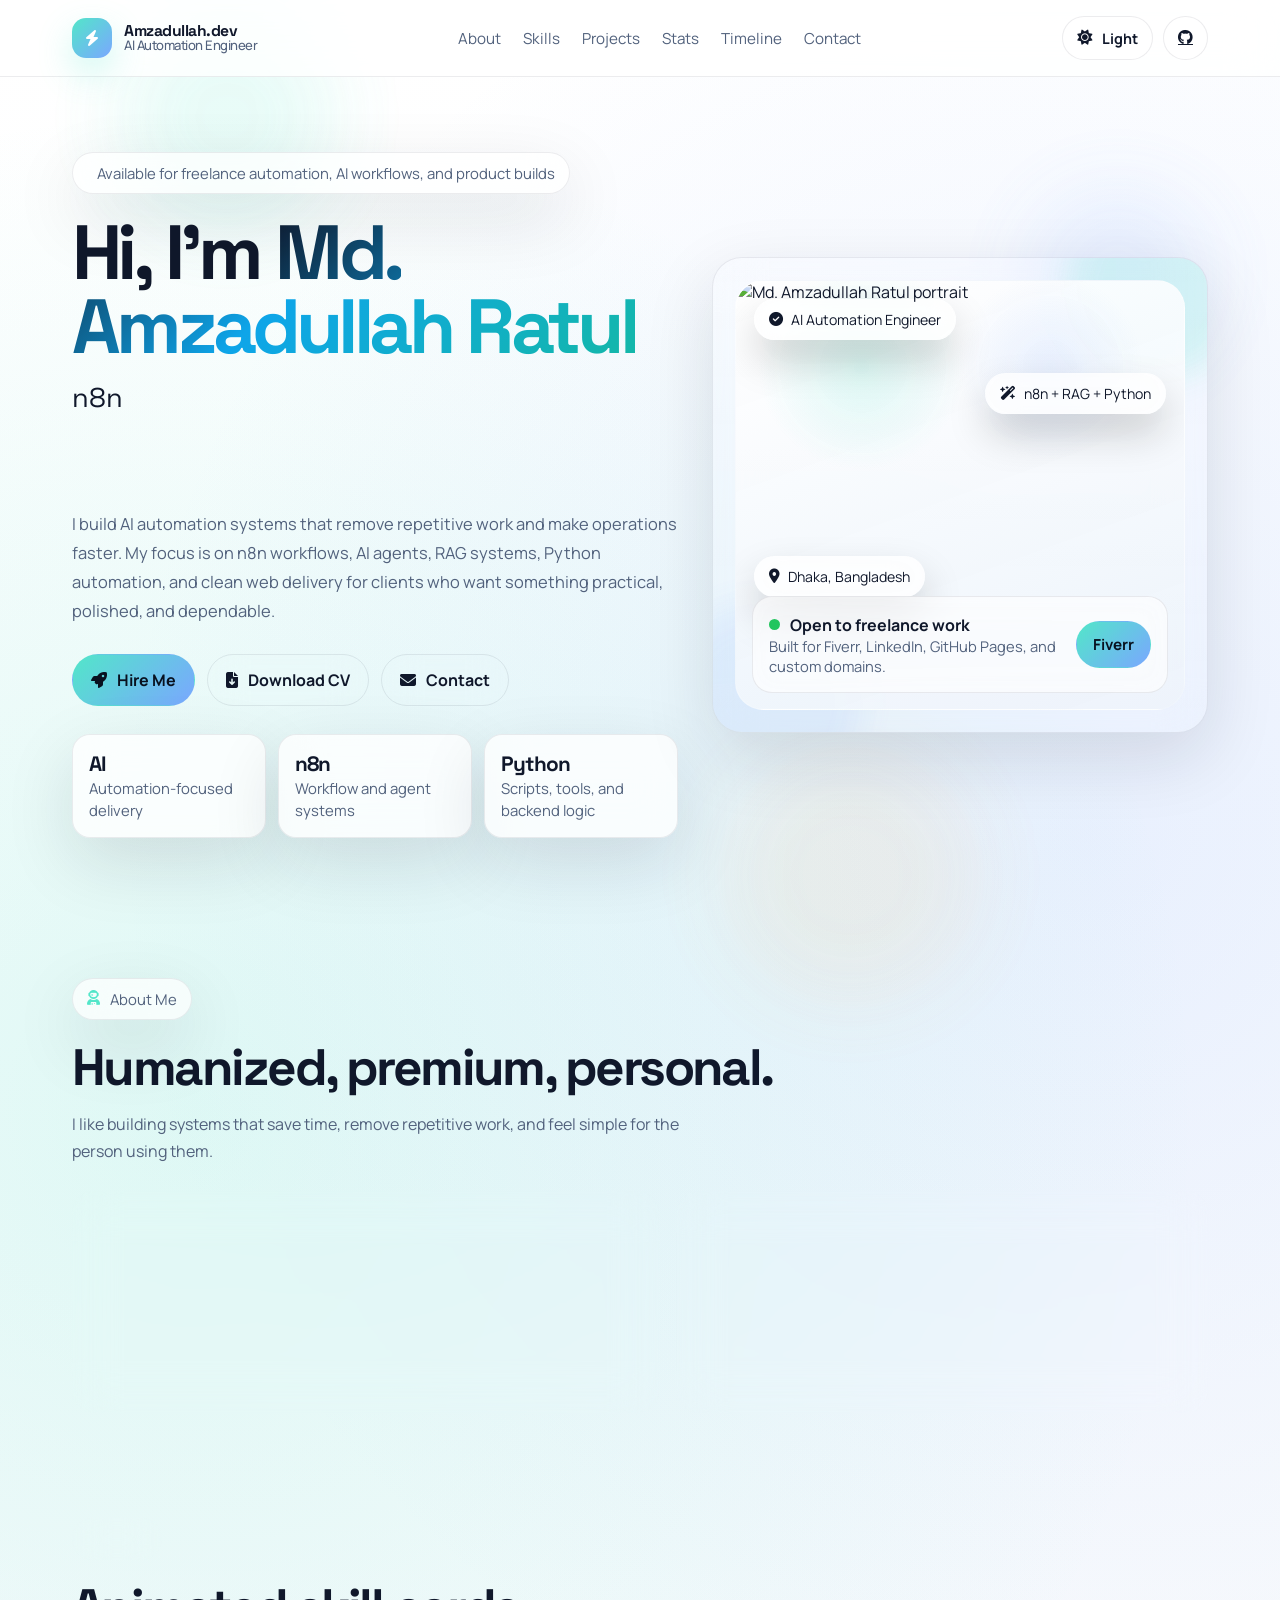
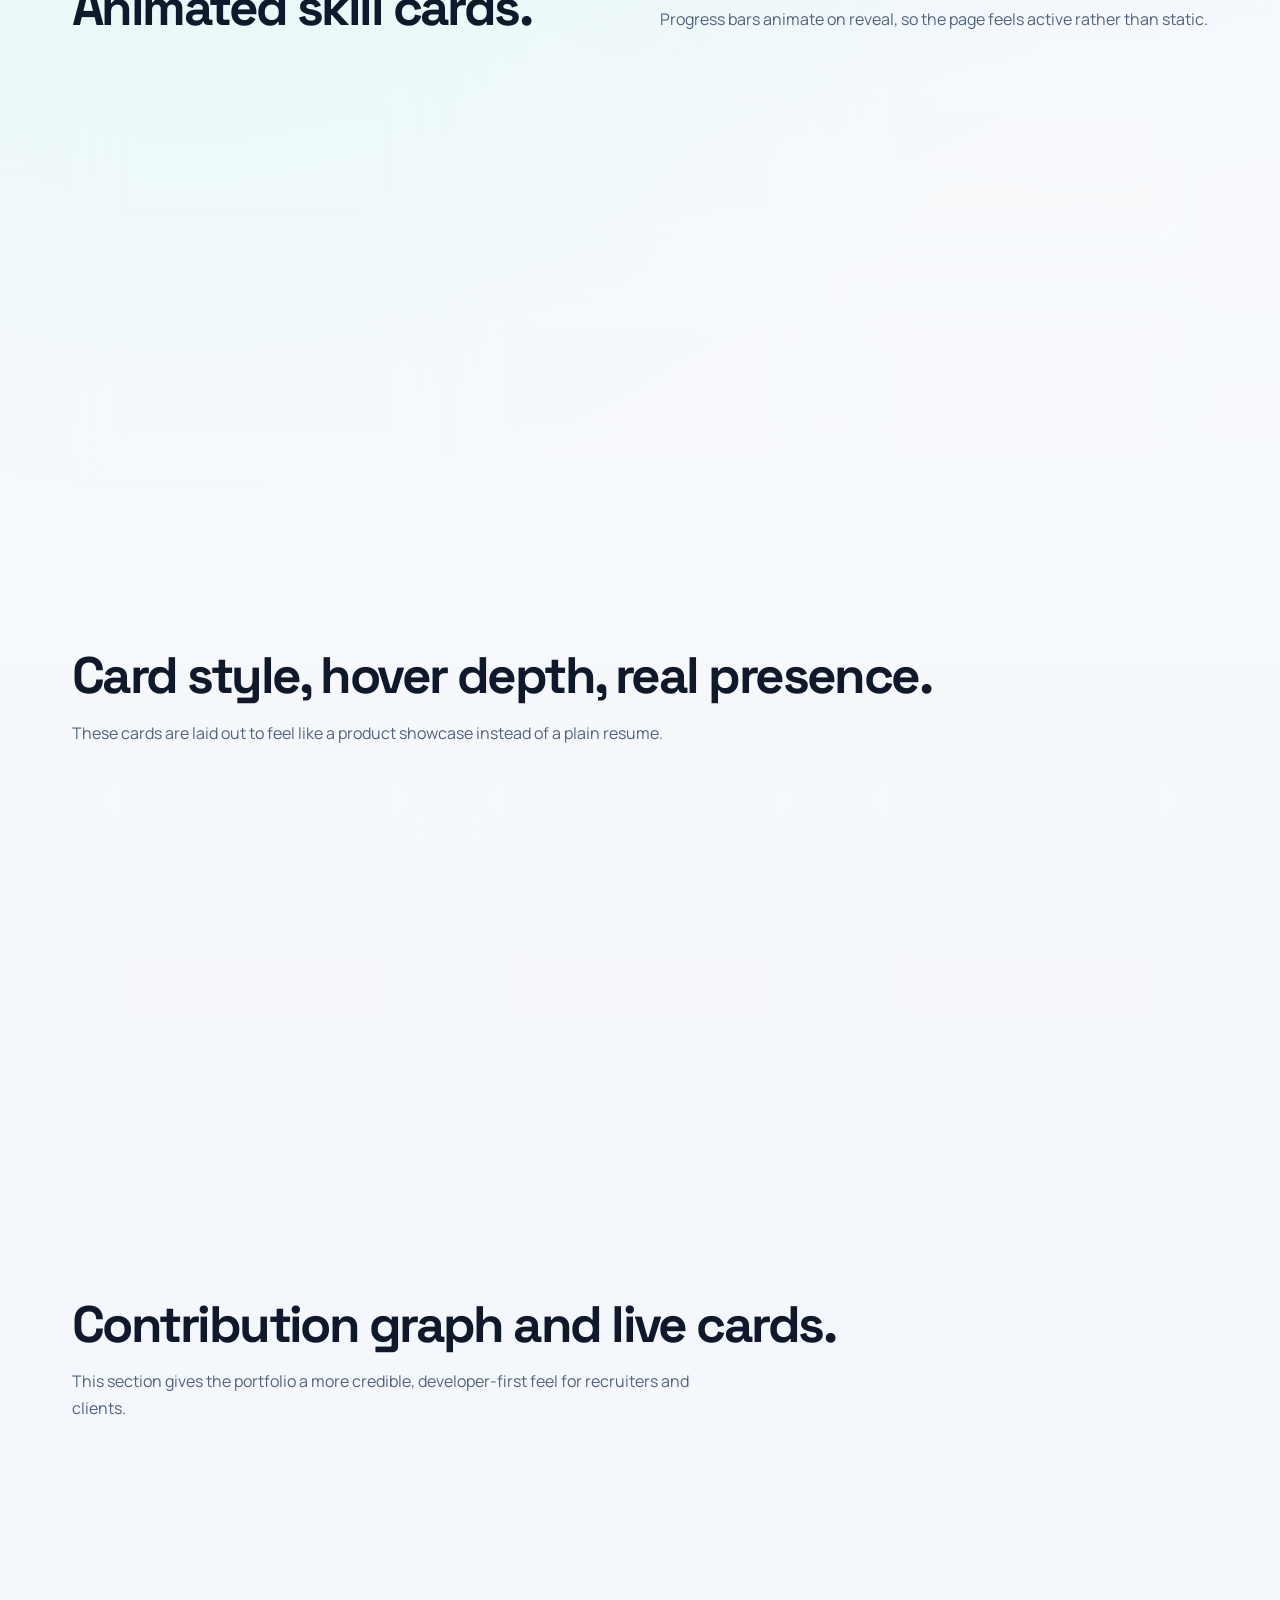
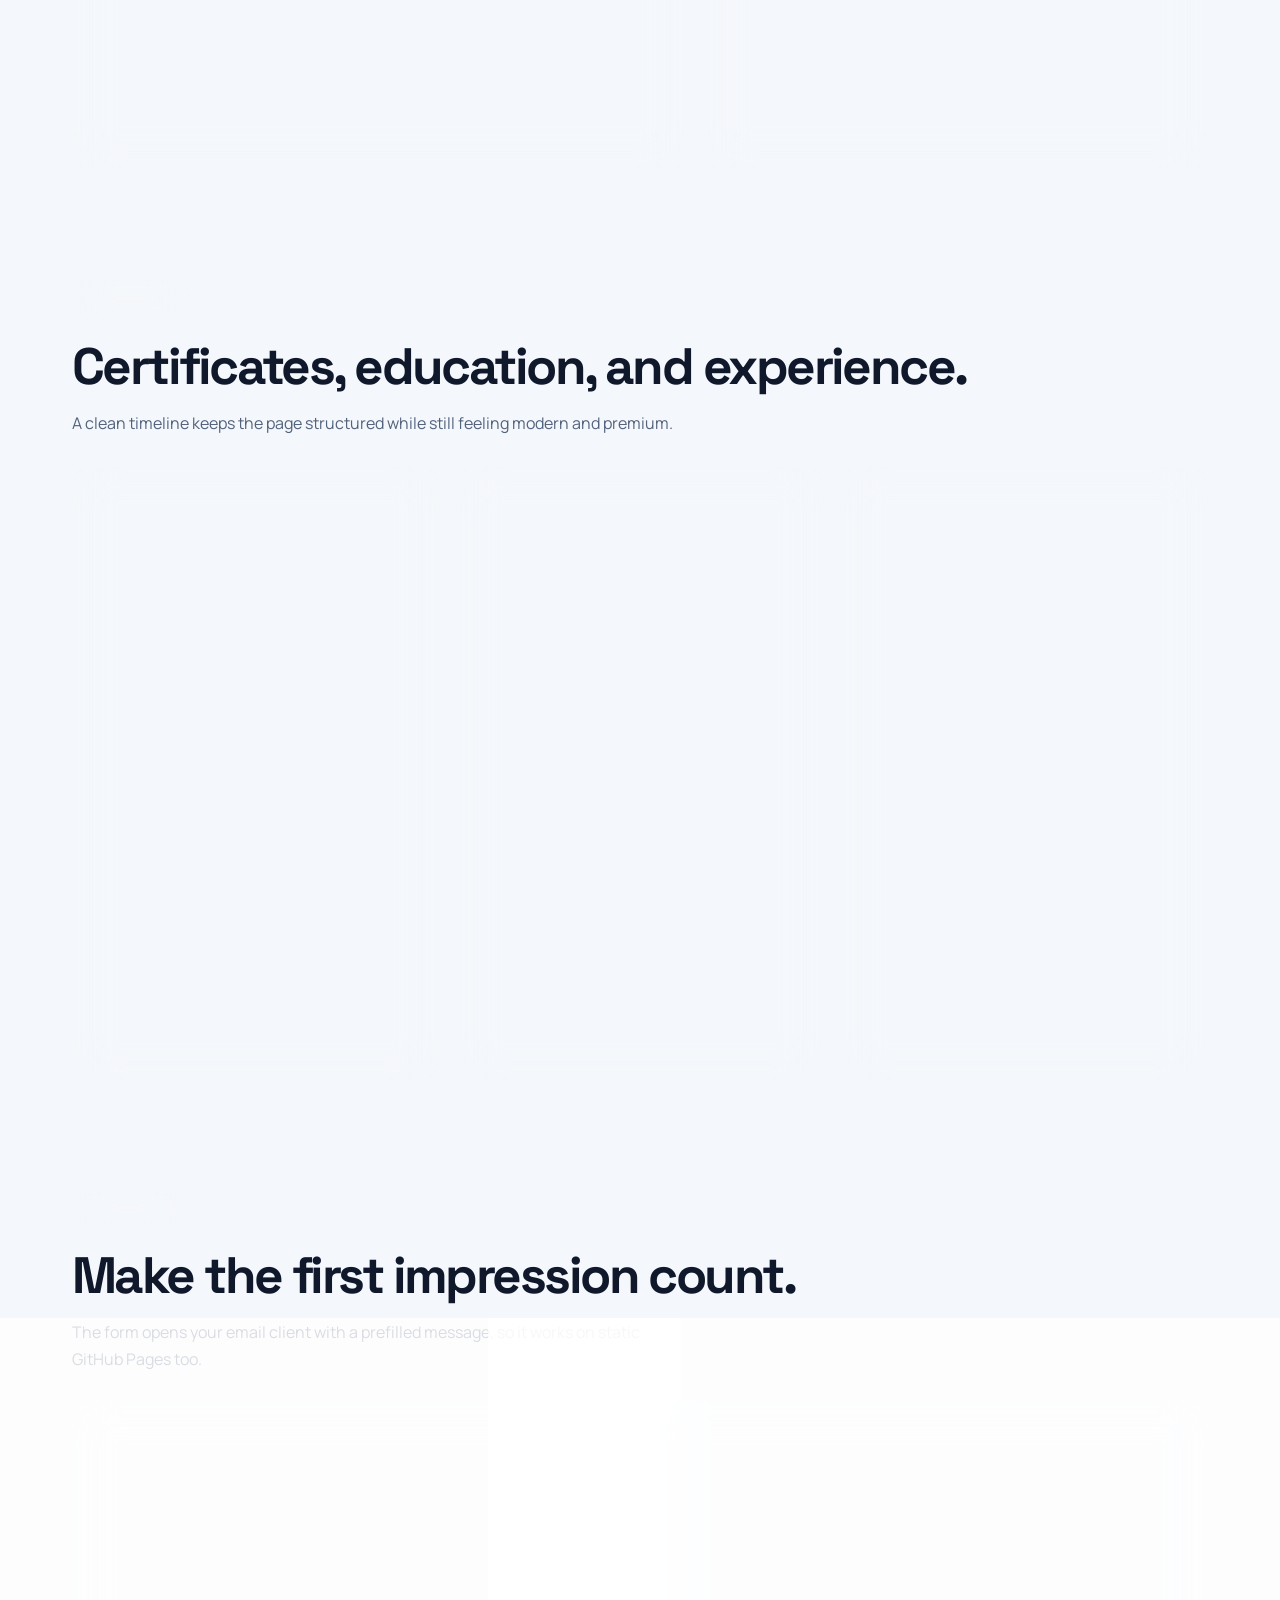
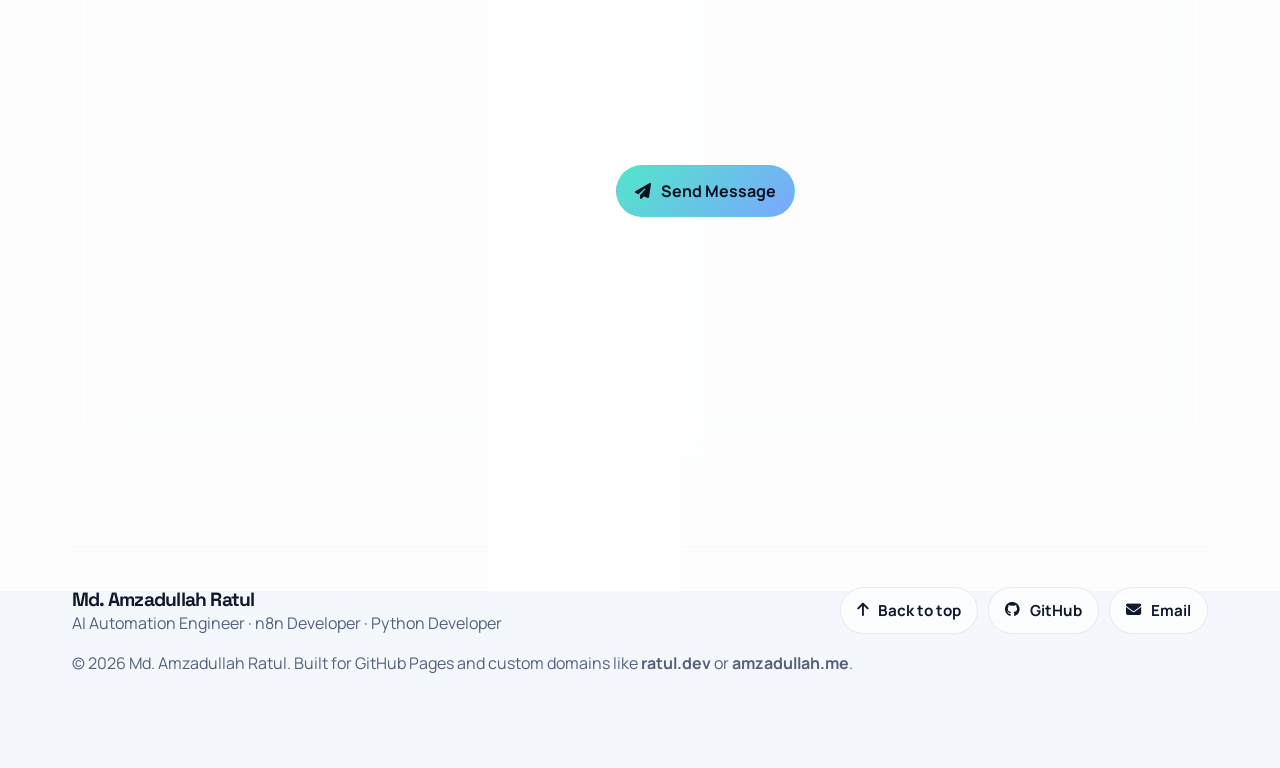
==== index.html @ 3a06b590 "Rename portfolio.html to index.html" ====
<!DOCTYPE html>
<html lang="en" data-theme="dark">
<head>
  <meta charset="UTF-8">
  <meta name="viewport" content="width=device-width, initial-scale=1.0">
  <meta name="theme-color" content="#0b1020">
  <title>Md. Amzadullah Ratul | AI Automation Engineer</title>
  <meta name="description" content="Premium portfolio for Md. Amzadullah Ratul — AI Automation Engineer, n8n developer, Python developer, RAG builder, and freelance automation specialist.">
  <meta name="keywords" content="AI Automation Engineer, n8n Developer, Python Developer, Portfolio, Daffodil International University, Amzadullah Ratul">
  <meta property="og:title" content="Md. Amzadullah Ratul | AI Automation Engineer">
  <meta property="og:description" content="AI automation, n8n workflows, RAG systems, Python automation, modern web delivery.">
  <meta property="og:type" content="website">
  <meta property="og:image" content="https://github.com/Amzadullah.png">
  <meta property="og:url" content="https://amzadullah.github.io">
  <meta name="twitter:card" content="summary_large_image">
  <link rel="canonical" href="https://amzadullah.github.io">
  <link rel="icon" href="data:image/svg+xml,%3Csvg xmlns='http://www.w3.org/2000/svg' viewBox='0 0 120 120'%3E%3Cdefs%3E%3ClinearGradient id='g' x1='0' y1='0' x2='1' y2='1'%3E%3Cstop stop-color='%2345e1b6'/%3E%3Cstop offset='1' stop-color='%2310a4ff'/%3E%3C/linearGradient%3E%3C/defs%3E%3Crect width='120' height='120' rx='28' fill='%230b1020'/%3E%3Cpath d='M24 84L46 36h10l22 48h-11l-5-12H40l-5 12H24zm21-21h20l-10-24-10 24z' fill='url(%23g)'/%3E%3C/svg%3E">
  <link rel="preconnect" href="https://fonts.googleapis.com">
  <link rel="preconnect" href="https://fonts.gstatic.com" crossorigin>
  <link href="https://fonts.googleapis.com/css2?family=Manrope:wght@400;500;600;700;800&family=Space+Grotesk:wght@400;500;600;700&display=swap" rel="stylesheet">
  <link rel="stylesheet" href="https://cdnjs.cloudflare.com/ajax/libs/font-awesome/6.5.2/css/all.min.css">
  <link rel="stylesheet" href="https://unpkg.com/aos@2.3.4/dist/aos.css">
  <style>
    :root {
      --bg: #0b1020;
      --bg-soft: rgba(15, 23, 42, 0.62);
      --surface: rgba(15, 23, 42, 0.72);
      --surface-strong: rgba(17, 24, 39, 0.9);
      --card: rgba(255, 255, 255, 0.06);
      --card-hover: rgba(255, 255, 255, 0.095);
      --border: rgba(148, 163, 184, 0.18);
      --border-strong: rgba(96, 165, 250, 0.35);
      --text: #e5eefc;
      --muted: #9fb0ca;
      --faint: #6f809a;
      --primary: #52e6c9;
      --secondary: #7aa7ff;
      --accent: #f7b267;
      --danger: #fb7185;
      --shadow: 0 30px 80px rgba(0, 0, 0, 0.35);
      --radius-xl: 30px;
      --radius-lg: 22px;
      --radius-md: 16px;
      --maxw: 1180px;
      --body: 'Manrope', sans-serif;
      --display: 'Space Grotesk', sans-serif;
    }

    html[data-theme='light'] {
      --bg: #f4f7fb;
      --bg-soft: rgba(255, 255, 255, 0.72);
      --surface: rgba(255, 255, 255, 0.78);
      --surface-strong: rgba(255, 255, 255, 0.92);
      --card: rgba(255, 255, 255, 0.7);
      --card-hover: rgba(255, 255, 255, 0.92);
      --border: rgba(15, 23, 42, 0.08);
      --border-strong: rgba(59, 130, 246, 0.18);
      --text: #10182b;
      --muted: #52627d;
      --faint: #6d7a93;
      --shadow: 0 24px 70px rgba(15, 23, 42, 0.12);
    }

    * { box-sizing: border-box; }
    html { scroll-behavior: smooth; }
    body {
      margin: 0;
      font-family: var(--body);
      color: var(--text);
      background:
        radial-gradient(circle at 15% 20%, rgba(82, 230, 201, 0.2), transparent 22%),
        radial-gradient(circle at 85% 15%, rgba(122, 167, 255, 0.18), transparent 20%),
        radial-gradient(circle at 50% 100%, rgba(247, 178, 103, 0.12), transparent 30%),
        linear-gradient(180deg, #08101f 0%, var(--bg) 42%, var(--bg) 100%);
      overflow-x: hidden;
      -webkit-font-smoothing: antialiased;
      text-rendering: optimizeLegibility;
    }

    html[data-theme='light'] body {
      background:
        radial-gradient(circle at 15% 20%, rgba(82, 230, 201, 0.17), transparent 22%),
        radial-gradient(circle at 85% 15%, rgba(122, 167, 255, 0.15), transparent 20%),
        linear-gradient(180deg, #ffffff 0%, var(--bg) 50%, var(--bg) 100%);
    }

    a { color: inherit; }
    img { max-width: 100%; display: block; }
    button, input, textarea { font: inherit; }
    ::selection { background: rgba(82, 230, 201, 0.35); color: #fff; }
    :focus-visible { outline: 2px solid var(--primary); outline-offset: 3px; }

    .page-loader {
      position: fixed;
      inset: 0;
      z-index: 1000;
      display: grid;
      place-items: center;
      background: linear-gradient(180deg, rgba(5, 10, 20, 0.98), rgba(7, 12, 24, 0.98));
      transition: opacity 0.6s ease, visibility 0.6s ease;
    }
    .page-loader.is-hidden { opacity: 0; visibility: hidden; pointer-events: none; }
    .loader-card {
      width: min(88vw, 340px);
      padding: 24px;
      border-radius: 24px;
      border: 1px solid rgba(255, 255, 255, 0.08);
      background: rgba(10, 15, 28, 0.72);
      backdrop-filter: blur(22px);
      box-shadow: var(--shadow);
      text-align: center;
    }
    .loader-orb {
      width: 64px;
      height: 64px;
      margin: 0 auto 16px;
      border-radius: 50%;
      background: conic-gradient(from 0deg, var(--primary), var(--secondary), var(--accent), var(--primary));
      animation: spin 1s linear infinite;
      position: relative;
    }
    .loader-orb::after {
      content: '';
      position: absolute;
      inset: 7px;
      border-radius: 50%;
      background: #0a1222;
    }
    .loader-card p { margin: 0; color: rgba(226, 236, 250, 0.8); }

    .mouse-glow {
      position: fixed;
      width: 360px;
      height: 360px;
      border-radius: 50%;
      pointer-events: none;
      background: radial-gradient(circle, rgba(82, 230, 201, 0.22), rgba(122, 167, 255, 0.12), transparent 70%);
      filter: blur(18px);
      transform: translate(-50%, -50%);
      z-index: 0;
      mix-blend-mode: screen;
      opacity: 0.75;
    }

    .cursor-dot, .cursor-ring {
      position: fixed;
      top: 0;
      left: 0;
      pointer-events: none;
      border-radius: 50%;
      z-index: 999;
      transform: translate(-50%, -50%);
      opacity: 0;
      transition: opacity 0.25s ease;
    }
    .cursor-dot {
      width: 9px;
      height: 9px;
      background: var(--primary);
      box-shadow: 0 0 18px rgba(82, 230, 201, 0.8);
    }
    .cursor-ring {
      width: 38px;
      height: 38px;
      border: 1px solid rgba(82, 230, 201, 0.45);
      backdrop-filter: blur(2px);
      transition: transform 0.18s ease, width 0.18s ease, height 0.18s ease, opacity 0.25s ease;
    }
    body:hover .cursor-dot, body:hover .cursor-ring { opacity: 1; }
    @media (pointer: coarse) {
      .mouse-glow, .cursor-dot, .cursor-ring { display: none; }
    }

    .topbar {
      position: sticky;
      top: 0;
      z-index: 100;
      backdrop-filter: blur(24px);
      background: color-mix(in srgb, var(--surface-strong) 82%, transparent);
      border-bottom: 1px solid var(--border);
    }
    .topbar-inner {
      max-width: var(--maxw);
      margin: 0 auto;
      padding: 16px 22px;
      display: flex;
      align-items: center;
      justify-content: space-between;
      gap: 16px;
    }
    .brand {
      display: inline-flex;
      align-items: center;
      gap: 12px;
      text-decoration: none;
      font-family: var(--display);
      font-weight: 700;
      letter-spacing: -0.03em;
    }
    .brand-mark {
      width: 40px;
      height: 40px;
      border-radius: 14px;
      display: grid;
      place-items: center;
      color: #fff;
      background: linear-gradient(135deg, var(--primary), var(--secondary));
      box-shadow: 0 14px 34px rgba(82, 230, 201, 0.28);
    }
    .brand-text { display: grid; line-height: 1.05; }
    .brand-text strong { font-size: 0.98rem; }
    .brand-text span { color: var(--muted); font-size: 0.82rem; font-family: var(--body); font-weight: 500; }

    .nav {
      display: flex;
      align-items: center;
      gap: 22px;
      font-size: 0.95rem;
      flex-wrap: wrap;
      justify-content: center;
    }
    .nav a {
      text-decoration: none;
      color: var(--muted);
      transition: color 0.2s ease, transform 0.2s ease;
    }
    .nav a:hover { color: var(--text); transform: translateY(-1px); }

    .controls { display: flex; align-items: center; gap: 10px; }
    .icon-btn {
      border: 1px solid var(--border);
      background: var(--card);
      color: var(--text);
      border-radius: 999px;
      height: 44px;
      min-width: 44px;
      padding: 0 14px;
      display: inline-flex;
      align-items: center;
      gap: 10px;
      justify-content: center;
      cursor: pointer;
      transition: transform 0.2s ease, background 0.2s ease, border-color 0.2s ease;
      backdrop-filter: blur(18px);
    }
    .icon-btn:hover { transform: translateY(-1px); background: var(--card-hover); border-color: var(--border-strong); }
    .icon-btn .label { font-weight: 700; font-size: 0.9rem; }
    .icon-btn .icon { font-size: 0.95rem; }

    .shell {
      position: relative;
      z-index: 1;
      max-width: var(--maxw);
      margin: 0 auto;
      padding: 0 22px 72px;
    }

    .hero {
      position: relative;
      padding: 56px 0 28px;
      min-height: calc(100vh - 92px);
      display: grid;
      align-items: center;
    }
    .hero-grid {
      display: grid;
      grid-template-columns: 1.1fr 0.9fr;
      gap: 34px;
      align-items: center;
    }
    .eyebrow {
      display: inline-flex;
      align-items: center;
      gap: 10px;
      padding: 10px 14px;
      border-radius: 999px;
      border: 1px solid var(--border);
      background: var(--card);
      backdrop-filter: blur(18px);
      color: var(--muted);
      box-shadow: var(--shadow);
      margin-bottom: 22px;
      font-size: 0.93rem;
    }
    .eyebrow i { color: var(--primary); }

    .hero h1 {
      margin: 0;
      font-family: var(--display);
      font-size: clamp(2.7rem, 6vw, 5.9rem);
      line-height: 0.96;
      letter-spacing: -0.06em;
    }
    .gradient-text {
      background: linear-gradient(135deg, #ffffff 0%, var(--primary) 42%, var(--secondary) 74%, var(--accent) 100%);
      -webkit-background-clip: text;
      background-clip: text;
      color: transparent;
    }
    html[data-theme='light'] .gradient-text {
      background: linear-gradient(135deg, #0f172a 0%, #0ea5e9 45%, #14b8a6 100%);
      -webkit-background-clip: text;
      background-clip: text;
    }

    .type-line {
      margin-top: 18px;
      min-height: 6.8rem;
      font-family: var(--display);
      font-size: clamp(1.15rem, 2.4vw, 1.7rem);
      color: var(--text);
      line-height: 1.2;
    }
    .type-line .typed-cursor { color: var(--primary); font-size: 1.2em; }

    .hero-copy {
      margin-top: 20px;
      max-width: 64ch;
      color: var(--muted);
      font-size: 1.03rem;
      line-height: 1.75;
    }

    .hero-actions {
      display: flex;
      flex-wrap: wrap;
      gap: 12px;
      margin-top: 28px;
    }
    .btn {
      border: 1px solid var(--border);
      background: var(--card);
      color: var(--text);
      text-decoration: none;
      border-radius: 999px;
      padding: 14px 18px;
      display: inline-flex;
      align-items: center;
      gap: 10px;
      font-weight: 700;
      transition: transform 0.22s ease, box-shadow 0.22s ease, background 0.22s ease, border-color 0.22s ease;
      backdrop-filter: blur(18px);
    }
    .btn:hover { transform: translateY(-2px); box-shadow: 0 20px 40px rgba(0, 0, 0, 0.16); border-color: var(--border-strong); }
    .btn.primary {
      background: linear-gradient(135deg, var(--primary), var(--secondary));
      color: #08111f;
      border-color: transparent;
    }
    .btn.ghost { background: transparent; }
    .btn.small { padding: 12px 16px; font-size: 0.95rem; }

    .hero-meta {
      display: grid;
      grid-template-columns: repeat(3, minmax(0, 1fr));
      gap: 12px;
      margin-top: 28px;
    }
    .meta-card {
      padding: 16px;
      border-radius: 18px;
      border: 1px solid var(--border);
      background: var(--surface);
      backdrop-filter: blur(20px);
      box-shadow: var(--shadow);
    }
    .meta-card strong {
      display: block;
      font-family: var(--display);
      font-size: 1.3rem;
      letter-spacing: -0.04em;
    }
    .meta-card span { color: var(--muted); font-size: 0.93rem; }

    .hero-card {
      position: relative;
      padding: 22px;
      border-radius: var(--radius-xl);
      background: linear-gradient(180deg, rgba(255, 255, 255, 0.08), rgba(255, 255, 255, 0.04));
      border: 1px solid var(--border);
      box-shadow: var(--shadow);
      backdrop-filter: blur(24px);
      overflow: hidden;
      isolation: isolate;
    }
    .hero-card::before,
    .hero-card::after {
      content: '';
      position: absolute;
      inset: auto;
      border-radius: 50%;
      filter: blur(16px);
      z-index: -1;
      opacity: 0.8;
    }
    .hero-card::before {
      width: 180px;
      height: 180px;
      top: -60px;
      right: -40px;
      background: rgba(82, 230, 201, 0.22);
    }
    .hero-card::after {
      width: 200px;
      height: 200px;
      bottom: -70px;
      left: -50px;
      background: rgba(122, 167, 255, 0.16);
    }

    .portrait-wrap {
      position: relative;
      border-radius: 28px;
      overflow: hidden;
      min-height: 430px;
      border: 1px solid rgba(255, 255, 255, 0.14);
      background:
        radial-gradient(circle at 28% 20%, rgba(82, 230, 201, 0.24), transparent 22%),
        radial-gradient(circle at 70% 20%, rgba(122, 167, 255, 0.22), transparent 20%),
        linear-gradient(160deg, rgba(9, 16, 31, 0.94), rgba(18, 30, 50, 0.88));
    }
    html[data-theme='light'] .portrait-wrap {
      background:
        radial-gradient(circle at 28% 20%, rgba(82, 230, 201, 0.18), transparent 22%),
        radial-gradient(circle at 70% 20%, rgba(122, 167, 255, 0.14), transparent 20%),
        linear-gradient(160deg, rgba(255, 255, 255, 0.95), rgba(237, 243, 251, 0.92));
    }
    .portrait-wrap img {
      position: absolute;
      inset: 0;
      width: 100%;
      height: 100%;
      object-fit: cover;
      object-position: center top;
      mix-blend-mode: normal;
    }
    .portrait-glass {
      position: absolute;
      inset: auto 16px 16px 16px;
      padding: 16px;
      border-radius: 20px;
      background: rgba(5, 10, 20, 0.4);
      border: 1px solid rgba(255, 255, 255, 0.14);
      backdrop-filter: blur(14px);
      display: flex;
      align-items: center;
      justify-content: space-between;
      gap: 12px;
    }
    html[data-theme='light'] .portrait-glass {
      background: rgba(255, 255, 255, 0.62);
      border-color: rgba(15, 23, 42, 0.08);
    }
    .presence {
      display: inline-flex;
      align-items: center;
      gap: 10px;
      color: var(--text);
      font-weight: 700;
    }
    .pulse {
      width: 11px;
      height: 11px;
      border-radius: 50%;
      background: #22c55e;
      box-shadow: 0 0 0 0 rgba(34, 197, 94, 0.6);
      animation: pulse 2s infinite;
    }
    .micro-copy { color: var(--muted); font-size: 0.92rem; }

    .floating-tag {
      position: absolute;
      display: inline-flex;
      align-items: center;
      gap: 8px;
      padding: 10px 14px;
      border-radius: 999px;
      background: rgba(7, 12, 24, 0.6);
      border: 1px solid rgba(255, 255, 255, 0.08);
      backdrop-filter: blur(16px);
      color: #fff;
      font-size: 0.88rem;
      box-shadow: 0 20px 40px rgba(0, 0, 0, 0.18);
      animation: float 6s ease-in-out infinite;
    }
    html[data-theme='light'] .floating-tag { background: rgba(255, 255, 255, 0.78); color: var(--text); }
    .floating-tag.tag-1 { top: 18px; left: 18px; }
    .floating-tag.tag-2 { top: 92px; right: 18px; animation-delay: 1.2s; }
    .floating-tag.tag-3 { bottom: 112px; left: 18px; animation-delay: 0.8s; }

    .orb {
      position: absolute;
      border-radius: 50%;
      filter: blur(40px);
      opacity: 0.8;
      animation: drift 12s ease-in-out infinite;
      pointer-events: none;
    }
    .orb.one { width: 220px; height: 220px; background: rgba(82, 230, 201, 0.16); top: -70px; left: 4%; }
    .orb.two { width: 180px; height: 180px; background: rgba(122, 167, 255, 0.16); right: 0; top: 14%; animation-delay: -4s; }
    .orb.three { width: 260px; height: 260px; background: rgba(247, 178, 103, 0.12); bottom: -120px; right: 20%; animation-delay: -7s; }

    .section {
      padding: 78px 0 12px;
      position: relative;
    }
    .section-head {
      display: flex;
      align-items: end;
      justify-content: space-between;
      gap: 18px;
      margin-bottom: 26px;
      flex-wrap: wrap;
    }
    .section-title {
      margin: 0;
      font-family: var(--display);
      font-size: clamp(2rem, 4vw, 3.2rem);
      letter-spacing: -0.05em;
      line-height: 1;
    }
    .section-kicker {
      color: var(--muted);
      max-width: 62ch;
      margin: 0;
      line-height: 1.7;
    }

    .glass-grid {
      display: grid;
      gap: 18px;
    }
    .about-grid { grid-template-columns: 1.05fr 0.95fr; }
    .skills-grid { grid-template-columns: repeat(3, minmax(0, 1fr)); }
    .projects-grid { grid-template-columns: repeat(3, minmax(0, 1fr)); }
    .stats-grid { grid-template-columns: 1.1fr 0.9fr; }
    .timeline-grid { grid-template-columns: repeat(3, minmax(0, 1fr)); }
    .contact-grid { grid-template-columns: 0.9fr 1.1fr; }

    .panel {
      background: var(--surface);
      border: 1px solid var(--border);
      border-radius: var(--radius-lg);
      box-shadow: var(--shadow);
      backdrop-filter: blur(22px);
      padding: 22px;
      transition: transform 0.25s ease, border-color 0.25s ease, background 0.25s ease;
    }
    .panel:hover { transform: translateY(-4px); border-color: var(--border-strong); background: var(--card-hover); }
    .panel h3 {
      margin: 0 0 10px;
      font-family: var(--display);
      letter-spacing: -0.03em;
      font-size: 1.25rem;
    }
    .panel p { color: var(--muted); line-height: 1.75; margin: 0; }

    .about-copy { display: grid; gap: 18px; }
    .highlight-card {
      display: grid;
      gap: 16px;
    }
    .signal {
      padding: 18px;
      border-radius: 20px;
      background: linear-gradient(135deg, rgba(82, 230, 201, 0.08), rgba(122, 167, 255, 0.08));
      border: 1px solid var(--border);
    }
    .signal strong {
      display: block;
      margin-bottom: 8px;
      font-family: var(--display);
      font-size: 1.05rem;
    }

    .stats-list {
      display: grid;
      grid-template-columns: repeat(3, minmax(0, 1fr));
      gap: 12px;
    }
    .stats-list .signal span {
      color: var(--muted);
      font-size: 0.93rem;
    }

    .skill-card {
      position: relative;
      overflow: hidden;
    }
    .skill-top {
      display: flex;
      align-items: center;
      justify-content: space-between;
      gap: 12px;
      margin-bottom: 14px;
    }
    .skill-top strong { font-family: var(--display); letter-spacing: -0.03em; font-size: 1.08rem; }
    .skill-top span { color: var(--muted); font-size: 0.9rem; }
    .skill-track {
      height: 10px;
      border-radius: 999px;
      background: rgba(148, 163, 184, 0.16);
      overflow: hidden;
      margin-bottom: 14px;
    }
    .skill-bar {
      height: 100%;
      width: 0;
      border-radius: inherit;
      background: linear-gradient(90deg, var(--primary), var(--secondary), var(--accent));
      transition: width 1.2s cubic-bezier(.2,.9,.2,1);
    }
    .skill-tags {
      display: flex;
      flex-wrap: wrap;
      gap: 10px;
      margin-top: 16px;
    }
    .tag {
      display: inline-flex;
      align-items: center;
      gap: 8px;
      padding: 10px 12px;
      border-radius: 999px;
      background: rgba(255, 255, 255, 0.05);
      border: 1px solid var(--border);
      color: var(--text);
      font-size: 0.92rem;
    }
    .tag i { color: var(--primary); }

    .project-card {
      position: relative;
      overflow: hidden;
      min-height: 100%;
      display: flex;
      flex-direction: column;
      justify-content: space-between;
      gap: 18px;
    }
    .project-card::before {
      content: '';
      position: absolute;
      inset: 0;
      background: linear-gradient(135deg, rgba(82, 230, 201, 0.08), transparent 45%, rgba(122, 167, 255, 0.08));
      opacity: 0;
      transition: opacity 0.25s ease;
    }
    .project-card:hover::before { opacity: 1; }
    .project-card h3 { margin-bottom: 6px; }
    .project-meta {
      color: var(--muted);
      font-size: 0.92rem;
      display: flex;
      flex-wrap: wrap;
      gap: 10px;
      align-items: center;
    }
    .badge {
      display: inline-flex;
      align-items: center;
      gap: 8px;
      padding: 8px 10px;
      border-radius: 999px;
      background: rgba(82, 230, 201, 0.09);
      border: 1px solid rgba(82, 230, 201, 0.18);
      color: var(--text);
      font-size: 0.88rem;
      width: fit-content;
    }
    .project-links {
      display: flex;
      flex-wrap: wrap;
      gap: 10px;
      margin-top: auto;
    }
    .link-chip {
      text-decoration: none;
      padding: 11px 14px;
      border-radius: 999px;
      border: 1px solid var(--border);
      background: rgba(255, 255, 255, 0.05);
      display: inline-flex;
      align-items: center;
      gap: 8px;
      transition: transform 0.2s ease, border-color 0.2s ease;
    }
    .link-chip:hover { transform: translateY(-1px); border-color: var(--border-strong); }

    .graph-panel {
      display: grid;
      gap: 16px;
    }
    .graph-image {
      width: 100%;
      border-radius: 20px;
      border: 1px solid var(--border);
      background: rgba(255, 255, 255, 0.04);
      overflow: hidden;
    }
    .graph-image img { width: 100%; height: auto; }
    .stats-cards {
      display: grid;
      grid-template-columns: repeat(2, minmax(0, 1fr));
      gap: 12px;
    }
    .mini-stat {
      padding: 16px;
      border-radius: 18px;
      background: rgba(255, 255, 255, 0.05);
      border: 1px solid var(--border);
    }
    .mini-stat strong {
      display: block;
      margin-top: 8px;
      font-size: 1.02rem;
      font-family: var(--display);
    }
    .mini-stat span { color: var(--muted); font-size: 0.92rem; }

    .timeline {
      position: relative;
      display: grid;
      gap: 14px;
    }
    .timeline-card {
      position: relative;
      padding: 20px 20px 20px 24px;
      border-radius: 20px;
      border: 1px solid var(--border);
      background: var(--surface);
    }
    .timeline-card::before {
      content: '';
      position: absolute;
      left: 12px;
      top: 24px;
      width: 10px;
      height: 10px;
      border-radius: 50%;
      background: linear-gradient(135deg, var(--primary), var(--secondary));
      box-shadow: 0 0 0 6px rgba(82, 230, 201, 0.08);
    }
    .timeline-card h3 {
      margin: 0 0 6px 14px;
      font-size: 1.08rem;
    }
    .timeline-card .time {
      margin-left: 14px;
      color: var(--muted);
      font-size: 0.92rem;
    }
    .timeline-card p { margin: 10px 0 0 14px; }
    .timeline-card ul { margin: 10px 0 0 32px; color: var(--muted); line-height: 1.7; }

    .contact-grid .panel:first-child { display: grid; gap: 18px; }
    .contact-list {
      display: grid;
      gap: 12px;
    }
    .contact-item {
      display: flex;
      align-items: center;
      justify-content: space-between;
      gap: 12px;
      padding: 14px 16px;
      border-radius: 18px;
      border: 1px solid var(--border);
      background: rgba(255, 255, 255, 0.05);
      text-decoration: none;
      transition: transform 0.2s ease, border-color 0.2s ease;
    }
    .contact-item:hover { transform: translateY(-2px); border-color: var(--border-strong); }
    .contact-item .left { display: flex; align-items: center; gap: 12px; }
    .contact-item .icon-wrap {
      width: 40px;
      height: 40px;
      border-radius: 14px;
      display: grid;
      place-items: center;
      background: linear-gradient(135deg, rgba(82, 230, 201, 0.16), rgba(122, 167, 255, 0.16));
      color: var(--text);
    }
    .contact-item strong { display: block; }
    .contact-item span { display: block; color: var(--muted); font-size: 0.92rem; }

    .contact-form {
      display: grid;
      gap: 14px;
    }
    .field-row { display: grid; grid-template-columns: repeat(2, minmax(0, 1fr)); gap: 14px; }
    .field, .textarea {
      width: 100%;
      border-radius: 18px;
      border: 1px solid var(--border);
      background: rgba(255, 255, 255, 0.05);
      color: var(--text);
      padding: 14px 16px;
      transition: border-color 0.2s ease, background 0.2s ease;
    }
    .field::placeholder, .textarea::placeholder { color: var(--faint); }
    .field:focus, .textarea:focus { border-color: var(--border-strong); background: rgba(255, 255, 255, 0.08); }
    .textarea { min-height: 160px; resize: vertical; }
    .form-actions { display: flex; flex-wrap: wrap; gap: 12px; align-items: center; }
    .form-note { color: var(--muted); font-size: 0.92rem; }

    .footer {
      padding: 40px 0 22px;
      color: var(--muted);
      border-top: 1px solid var(--border);
      margin-top: 72px;
    }
    .footer-inner {
      display: flex;
      align-items: center;
      justify-content: space-between;
      gap: 16px;
      flex-wrap: wrap;
    }
    .footer-links {
      display: flex;
      flex-wrap: wrap;
      gap: 10px;
    }

    .reveal { opacity: 0; transform: translateY(18px); transition: opacity 0.8s ease, transform 0.8s ease; }
    .reveal.is-visible { opacity: 1; transform: translateY(0); }
    .float { animation: float 6s ease-in-out infinite; }
    .float.slow { animation-duration: 8s; }

    .sr-only {
      position: absolute;
      width: 1px;
      height: 1px;
      padding: 0;
      margin: -1px;
      overflow: hidden;
      clip: rect(0, 0, 0, 0);
      border: 0;
    }

    @keyframes pulse {
      0% { box-shadow: 0 0 0 0 rgba(34, 197, 94, 0.55); }
      70% { box-shadow: 0 0 0 14px rgba(34, 197, 94, 0); }
      100% { box-shadow: 0 0 0 0 rgba(34, 197, 94, 0); }
    }
    @keyframes float {
      0%, 100% { transform: translateY(0px); }
      50% { transform: translateY(-10px); }
    }
    @keyframes drift {
      0%, 100% { transform: translate3d(0, 0, 0) scale(1); }
      50% { transform: translate3d(12px, -16px, 0) scale(1.05); }
    }
    @keyframes spin { to { transform: rotate(360deg); } }

    @media (max-width: 1100px) {
      .hero-grid,
      .about-grid,
      .stats-grid,
      .contact-grid { grid-template-columns: 1fr; }
      .skills-grid,
      .projects-grid,
      .timeline-grid { grid-template-columns: repeat(2, minmax(0, 1fr)); }
    }
    @media (max-width: 780px) {
      .topbar-inner { padding: 14px 16px; }
      .nav { display: none; }
      .shell { padding: 0 16px 64px; }
      .hero { min-height: auto; padding: 40px 0 18px; }
      .hero-meta,
      .stats-list,
      .stats-cards,
      .field-row,
      .skills-grid,
      .projects-grid,
      .timeline-grid { grid-template-columns: 1fr; }
      .portrait-wrap { min-height: 390px; }
      .floating-tag { font-size: 0.82rem; }
      .floating-tag.tag-2 { top: 18px; right: 18px; }
      .floating-tag.tag-3 { bottom: 18px; left: 18px; }
      .footer-inner { align-items: flex-start; }
    }
  </style>
</head>
<body>
  <div class="page-loader" id="pageLoader" aria-hidden="true">
    <div class="loader-card">
      <div class="loader-orb"></div>
      <p>Loading premium portfolio...</p>
    </div>
  </div>

  <div class="mouse-glow" id="mouseGlow" aria-hidden="true"></div>
  <div class="cursor-dot" id="cursorDot" aria-hidden="true"></div>
  <div class="cursor-ring" id="cursorRing" aria-hidden="true"></div>

  <header class="topbar">
    <div class="topbar-inner">
      <a class="brand" href="#top">
        <span class="brand-mark"><i class="fa-solid fa-bolt"></i></span>
        <span class="brand-text">
          <strong>Amzadullah.dev</strong>
          <span>AI Automation Engineer</span>
        </span>
      </a>

      <nav class="nav" aria-label="Primary">
        <a href="#about">About</a>
        <a href="#skills">Skills</a>
        <a href="#projects">Projects</a>
        <a href="#stats">Stats</a>
        <a href="#timeline">Timeline</a>
        <a href="#contact">Contact</a>
      </nav>

      <div class="controls">
        <button class="icon-btn" id="themeToggle" type="button" aria-pressed="false" aria-label="Toggle light and dark mode">
          <i class="fa-solid fa-moon icon" id="themeIcon"></i>
          <span class="label" id="themeLabel">Dark</span>
        </button>
        <a class="icon-btn" href="https://github.com/Amzadullah" target="_blank" rel="noopener noreferrer" aria-label="Open GitHub profile">
          <i class="fa-brands fa-github icon"></i>
        </a>
      </div>
    </div>
  </header>

  <main id="top" class="shell">
    <section class="hero">
      <span class="orb one"></span>
      <span class="orb two"></span>
      <span class="orb three"></span>

      <div class="hero-grid">
        <div class="reveal" data-aos="fade-up">
          <div class="eyebrow float">
            <i class="fa-solid fa-sparkles"></i>
            Available for freelance automation, AI workflows, and product builds
          </div>

          <h1>
            Hi, I'm <span class="gradient-text">Md. Amzadullah Ratul</span>
          </h1>

          <div class="type-line" aria-live="polite">
            <span id="typedText"></span>
          </div>

          <p class="hero-copy">
            I build AI automation systems that remove repetitive work and make operations faster.
            My focus is on n8n workflows, AI agents, RAG systems, Python automation, and clean web delivery
            for clients who want something practical, polished, and dependable.
          </p>

          <div class="hero-actions">
            <a class="btn primary" href="#contact"><i class="fa-solid fa-rocket"></i> Hire Me</a>
            <a class="btn ghost" href="https://drive.google.com/" target="_blank" rel="noopener noreferrer"><i class="fa-solid fa-file-arrow-down"></i> Download CV</a>
            <a class="btn ghost" href="mailto:md.amzadullahratul@gmail.com"><i class="fa-solid fa-envelope"></i> Contact</a>
          </div>

          <div class="hero-meta">
            <div class="meta-card">
              <strong>AI</strong>
              <span>Automation-focused delivery</span>
            </div>
            <div class="meta-card">
              <strong>n8n</strong>
              <span>Workflow and agent systems</span>
            </div>
            <div class="meta-card">
              <strong>Python</strong>
              <span>Scripts, tools, and backend logic</span>
            </div>
          </div>
        </div>

        <div class="hero-card reveal float slow" data-aos="zoom-in">
          <div class="portrait-wrap">
            <span class="floating-tag tag-1"><i class="fa-solid fa-circle-check"></i> AI Automation Engineer</span>
            <span class="floating-tag tag-2"><i class="fa-solid fa-wand-magic-sparkles"></i> n8n + RAG + Python</span>
            <span class="floating-tag tag-3"><i class="fa-solid fa-location-dot"></i> Dhaka, Bangladesh</span>
            <img src="https://github.com/Amzadullah.png" alt="Md. Amzadullah Ratul portrait">
            <div class="portrait-glass">
              <div>
                <div class="presence"><span class="pulse"></span> Open to freelance work</div>
                <div class="micro-copy">Built for Fiverr, LinkedIn, GitHub Pages, and custom domains.</div>
              </div>
              <a class="btn small primary" href="https://www.fiverr.com/" target="_blank" rel="noopener noreferrer">Fiverr</a>
            </div>
          </div>
        </div>
      </div>
    </section>

    <section id="about" class="section">
      <div class="section-head reveal" data-aos="fade-up">
        <div>
          <p class="eyebrow"><i class="fa-solid fa-user-astronaut"></i> About Me</p>
          <h2 class="section-title">Humanized, premium, personal.</h2>
        </div>
        <p class="section-kicker">
          I like building systems that save time, remove repetitive work, and feel simple for the person using them.
        </p>
      </div>

      <div class="glass-grid about-grid">
        <div class="panel reveal" data-aos="fade-up">
          <h3>Introduction</h3>
          <p>
            I'm passionate about building AI automation systems that save time and eliminate repetitive work.
            I specialize in n8n workflows, AI agents, RAG systems, Python automation, and modern web technologies.
            My goal is to design reliable, human-friendly tools that feel polished from first click to final outcome.
          </p>
        </div>
        <div class="panel reveal" data-aos="fade-up">
          <h3>Quick Snapshot</h3>
          <div class="stats-list">
            <div class="signal"><strong>Freelance</strong><span>Automation & client delivery</span></div>
            <div class="signal"><strong>Student</strong><span>DIU CIS background</span></div>
            <div class="signal"><strong>Tutor</strong><span>HSC ICT mentoring</span></div>
          </div>
        </div>
      </div>
    </section>

    <section id="skills" class="section">
      <div class="section-head reveal" data-aos="fade-up">
        <div>
          <p class="eyebrow"><i class="fa-solid fa-layer-group"></i> Skills</p>
          <h2 class="section-title">Animated skill cards.</h2>
        </div>
        <p class="section-kicker">Progress bars animate on reveal, so the page feels active rather than static.</p>
      </div>

      <div class="glass-grid skills-grid">
        <article class="panel skill-card reveal" data-aos="fade-up" data-progress="94">
          <div class="skill-top"><strong>Python</strong><span>Automation, scripts, backend</span></div>
          <div class="skill-track"><div class="skill-bar"></div></div>
          <div class="skill-tags"><span class="tag"><i class="fa-solid fa-terminal"></i> Linux</span><span class="tag"><i class="fa-solid fa-code"></i> Git</span><span class="tag"><i class="fa-solid fa-gears"></i> Django</span></div>
        </article>
        <article class="panel skill-card reveal" data-aos="fade-up" data-progress="92">
          <div class="skill-top"><strong>AI &amp; Automation</strong><span>n8n, agents, RAG</span></div>
          <div class="skill-track"><div class="skill-bar"></div></div>
          <div class="skill-tags"><span class="tag"><i class="fa-solid fa-diagram-project"></i> n8n</span><span class="tag"><i class="fa-solid fa-brain"></i> Gemini API</span><span class="tag"><i class="fa-solid fa-bolt"></i> Groq API</span></div>
        </article>
        <article class="panel skill-card reveal" data-aos="fade-up" data-progress="88">
          <div class="skill-top"><strong>Frontend</strong><span>HTML, CSS, JS, React</span></div>
          <div class="skill-track"><div class="skill-bar"></div></div>
          <div class="skill-tags"><span class="tag"><i class="fa-brands fa-html5"></i> HTML</span><span class="tag"><i class="fa-brands fa-css3-alt"></i> CSS</span><span class="tag"><i class="fa-brands fa-js"></i> JavaScript</span></div>
        </article>
        <article class="panel skill-card reveal" data-aos="fade-up" data-progress="85">
          <div class="skill-top"><strong>Java</strong><span>Core programming</span></div>
          <div class="skill-track"><div class="skill-bar"></div></div>
          <div class="skill-tags"><span class="tag"><i class="fa-solid fa-cube"></i> OOP</span><span class="tag"><i class="fa-solid fa-code-branch"></i> Logic</span></div>
        </article>
        <article class="panel skill-card reveal" data-aos="fade-up" data-progress="90">
          <div class="skill-top"><strong>Tooling</strong><span>Dev workflow, publishing</span></div>
          <div class="skill-track"><div class="skill-bar"></div></div>
          <div class="skill-tags"><span class="tag"><i class="fa-brands fa-github"></i> GitHub</span><span class="tag"><i class="fa-solid fa-server"></i> GitHub Pages</span><span class="tag"><i class="fa-solid fa-palette"></i> Design sense</span></div>
        </article>
        <article class="panel skill-card reveal" data-aos="fade-up" data-progress="84">
          <div class="skill-top"><strong>Media &amp; OS</strong><span>Linux, editing, daily use</span></div>
          <div class="skill-track"><div class="skill-bar"></div></div>
          <div class="skill-tags"><span class="tag"><i class="fa-brands fa-linux"></i> Linux</span><span class="tag"><i class="fa-solid fa-film"></i> Premiere</span><span class="tag"><i class="fa-solid fa-mountain-sun"></i> Fedora/Arch</span></div>
        </article>
      </div>
    </section>

    <section id="projects" class="section">
      <div class="section-head reveal" data-aos="fade-up">
        <div>
          <p class="eyebrow"><i class="fa-solid fa-wand-magic-sparkles"></i> Projects</p>
          <h2 class="section-title">Card style, hover depth, real presence.</h2>
        </div>
        <p class="section-kicker">These cards are laid out to feel like a product showcase instead of a plain resume.</p>
      </div>

      <div class="glass-grid projects-grid">
        <article class="panel project-card reveal" data-aos="fade-up">
          <div>
            <span class="badge"><i class="fa-solid fa-stars"></i> Featured</span>
            <h3>DIU Student Hub</h3>
            <p>AI academic assistant with RAG, Telegram integration, complaint routing, and smart campus workflows.</p>
          </div>
          <div class="project-meta"><span>n8n</span><span>Gemini API</span><span>RAG</span><span>Django</span></div>
          <div class="project-links">
            <a class="link-chip" href="#contact"><i class="fa-solid fa-eye"></i> View Project</a>
            <a class="link-chip" href="https://github.com/Amzadullah" target="_blank" rel="noopener noreferrer"><i class="fa-brands fa-github"></i> Github</a>
            <a class="link-chip" href="#contact"><i class="fa-solid fa-globe"></i> Live Demo</a>
          </div>
        </article>

        <article class="panel project-card reveal" data-aos="fade-up">
          <div>
            <span class="badge"><i class="fa-solid fa-robot"></i> Automation</span>
            <h3>Customer Feedback Automation</h3>
            <p>A workflow that processes, categorizes, and responds to customer feedback with minimal manual intervention.</p>
          </div>
          <div class="project-meta"><span>n8n</span><span>Automation</span><span>Workflow Design</span></div>
          <div class="project-links">
            <a class="link-chip" href="#contact"><i class="fa-solid fa-eye"></i> View Project</a>
            <a class="link-chip" href="https://github.com/Amzadullah" target="_blank" rel="noopener noreferrer"><i class="fa-brands fa-github"></i> Github</a>
            <a class="link-chip" href="#contact"><i class="fa-solid fa-circle-play"></i> Live Demo</a>
          </div>
        </article>

        <article class="panel project-card reveal" data-aos="fade-up">
          <div>
            <span class="badge"><i class="fa-solid fa-graduation-cap"></i> Utility</span>
            <h3>DIU Lost and Found</h3>
            <p>Campus-focused app for tracking missing items, built with a clean frontend and Python-backed logic.</p>
          </div>
          <div class="project-meta"><span>Python</span><span>HTML</span><span>CSS</span></div>
          <div class="project-links">
            <a class="link-chip" href="#contact"><i class="fa-solid fa-eye"></i> View Project</a>
            <a class="link-chip" href="https://github.com/Amzadullah" target="_blank" rel="noopener noreferrer"><i class="fa-brands fa-github"></i> Github</a>
            <a class="link-chip" href="#contact"><i class="fa-solid fa-globe"></i> Live Demo</a>
          </div>
        </article>
      </div>
    </section>

    <section id="stats" class="section">
      <div class="section-head reveal" data-aos="fade-up">
        <div>
          <p class="eyebrow"><i class="fa-solid fa-chart-simple"></i> GitHub Stats</p>
          <h2 class="section-title">Contribution graph and live cards.</h2>
        </div>
        <p class="section-kicker">This section gives the portfolio a more credible, developer-first feel for recruiters and clients.</p>
      </div>

      <div class="glass-grid stats-grid">
        <div class="panel graph-panel reveal" data-aos="fade-up">
          <h3>Contribution Graph</h3>
          <div class="graph-image">
            <img src="https://ghchart.rshah.org/Amzadullah" alt="GitHub contribution graph for Amzadullah">
          </div>
        </div>
        <div class="panel graph-panel reveal" data-aos="fade-up">
          <h3>Stats Cards</h3>
          <div class="stats-cards">
            <div class="mini-stat"><i class="fa-brands fa-github"></i><strong>GitHub profile</strong><span>Amzadullah</span></div>
            <div class="mini-stat"><i class="fa-solid fa-code"></i><strong>Automation focus</strong><span>n8n, RAG, Python</span></div>
            <div class="mini-stat"><i class="fa-solid fa-briefcase"></i><strong>Freelance ready</strong><span>Fiverr and direct clients</span></div>
            <div class="mini-stat"><i class="fa-solid fa-location-dot"></i><strong>Based in Dhaka</strong><span>Bangladesh</span></div>
          </div>
        </div>
      </div>
    </section>

    <section id="timeline" class="section">
      <div class="section-head reveal" data-aos="fade-up">
        <div>
          <p class="eyebrow"><i class="fa-solid fa-timeline"></i> Timeline</p>
          <h2 class="section-title">Certificates, education, and experience.</h2>
        </div>
        <p class="section-kicker">A clean timeline keeps the page structured while still feeling modern and premium.</p>
      </div>

      <div class="glass-grid timeline-grid">
        <div class="panel timeline reveal" data-aos="fade-up">
          <h3>Certificates</h3>
          <div class="timeline-card"><h3>AI Agent Fundamentals</h3><div class="time">DataCamp</div><p>AI systems, prompt workflows, and practical agent design.</p></div>
          <div class="timeline-card"><h3>Introduction to AI for Work</h3><div class="time">DataCamp</div><p>Applied AI for productivity and workflow support.</p></div>
          <div class="timeline-card"><h3>Adobe Premiere Pro</h3><div class="time">GP Academy</div><p>Creative tooling and editing fundamentals.</p></div>
        </div>

        <div class="panel timeline reveal" data-aos="fade-up">
          <h3>Education</h3>
          <div class="timeline-card"><h3>BSc in CIS</h3><div class="time">Daffodil International University</div><p>05/2025 - Present</p></div>
          <div class="timeline-card"><h3>Higher Secondary Certificate</h3><div class="time">Narsingdi Science College</div><p>01/2021 - 01/2023</p></div>
          <div class="timeline-card"><h3>Secondary School Certificate</h3><div class="time">Katiadi Government High School</div><p>01/2019 - 01/2021</p></div>
        </div>

        <div class="panel timeline reveal" data-aos="fade-up">
          <h3>Experience</h3>
          <div class="timeline-card"><h3>Freelance Automation</h3><div class="time">AI workflows</div><p>n8n-based delivery for practical automation use cases.</p></div>
          <div class="timeline-card"><h3>Tutor</h3><div class="time">HSC ICT support</div><p>Teaching fundamentals while strengthening communication.</p></div>
          <div class="timeline-card"><h3>AI Automation Projects</h3><div class="time">Prototype builds</div><ul><li>RAG systems</li><li>Campus workflows</li><li>Client-ready demos</li></ul></div>
        </div>
      </div>
    </section>

    <section id="contact" class="section">
      <div class="section-head reveal" data-aos="fade-up">
        <div>
          <p class="eyebrow"><i class="fa-solid fa-paper-plane"></i> Contact</p>
          <h2 class="section-title">Make the first impression count.</h2>
        </div>
        <p class="section-kicker">The form opens your email client with a prefilled message, so it works on static GitHub Pages too.</p>
      </div>

      <div class="glass-grid contact-grid">
        <div class="panel reveal" data-aos="fade-up">
          <h3>Contact Channels</h3>
          <div class="contact-list">
            <a class="contact-item" href="mailto:md.amzadullahratul@gmail.com">
              <span class="left"><span class="icon-wrap"><i class="fa-solid fa-envelope"></i></span><span><strong>Email</strong><span>md.amzadullahratul@gmail.com</span></span></span>
              <i class="fa-solid fa-arrow-up-right-from-square"></i>
            </a>
            <a class="contact-item" href="tel:+8801623207686">
              <span class="left"><span class="icon-wrap"><i class="fa-solid fa-phone"></i></span><span><strong>Phone</strong><span>+880 1623 207686</span></span></span>
              <i class="fa-solid fa-arrow-up-right-from-square"></i>
            </a>
            <a class="contact-item" href="https://facebook.com/" target="_blank" rel="noopener noreferrer">
              <span class="left"><span class="icon-wrap"><i class="fa-brands fa-facebook-f"></i></span><span><strong>Facebook</strong><span>Social profile</span></span></span>
              <i class="fa-solid fa-arrow-up-right-from-square"></i>
            </a>
            <a class="contact-item" href="https://linkedin.com/" target="_blank" rel="noopener noreferrer">
              <span class="left"><span class="icon-wrap"><i class="fa-brands fa-linkedin-in"></i></span><span><strong>LinkedIn</strong><span>Professional profile</span></span></span>
              <i class="fa-solid fa-arrow-up-right-from-square"></i>
            </a>
            <a class="contact-item" href="https://github.com/Amzadullah" target="_blank" rel="noopener noreferrer">
              <span class="left"><span class="icon-wrap"><i class="fa-brands fa-github"></i></span><span><strong>GitHub</strong><span>Code and projects</span></span></span>
              <i class="fa-solid fa-arrow-up-right-from-square"></i>
            </a>
            <a class="contact-item" href="https://wa.me/8801623207686" target="_blank" rel="noopener noreferrer">
              <span class="left"><span class="icon-wrap"><i class="fa-brands fa-whatsapp"></i></span><span><strong>WhatsApp</strong><span>Fast communication</span></span></span>
              <i class="fa-solid fa-arrow-up-right-from-square"></i>
            </a>
            <a class="contact-item" href="https://www.fiverr.com/" target="_blank" rel="noopener noreferrer">
              <span class="left"><span class="icon-wrap"><i class="fa-solid fa-briefcase"></i></span><span><strong>Fiverr</strong><span>Hire me directly</span></span></span>
              <i class="fa-solid fa-arrow-up-right-from-square"></i>
            </a>
          </div>
        </div>

        <div class="panel reveal" data-aos="fade-up">
          <h3>Working Contact Form</h3>
          <form class="contact-form" id="contactForm">
            <div class="field-row">
              <input class="field" type="text" name="name" placeholder="Your name" required>
              <input class="field" type="email" name="email" placeholder="Your email" required>
            </div>
            <input class="field" type="text" name="subject" placeholder="Project subject" required>
            <textarea class="textarea" name="message" placeholder="Tell me about the automation, AI system, or website you want to build." required></textarea>
            <div class="form-actions">
              <button class="btn primary" type="submit"><i class="fa-solid fa-paper-plane"></i> Send Message</button>
              <span class="form-note">Opens your email app with the message prefilled.</span>
            </div>
          </form>
        </div>
      </div>
    </section>

    <footer class="footer">
      <div class="footer-inner">
        <div>
          <strong style="font-family: var(--display); letter-spacing: -0.04em; font-size: 1.2rem; color: var(--text);">Md. Amzadullah Ratul</strong>
          <div>AI Automation Engineer · n8n Developer · Python Developer</div>
        </div>
        <div class="footer-links">
          <a class="btn small" href="#top"><i class="fa-solid fa-arrow-up"></i> Back to top</a>
          <a class="btn small" href="https://github.com/Amzadullah" target="_blank" rel="noopener noreferrer"><i class="fa-brands fa-github"></i> GitHub</a>
          <a class="btn small" href="mailto:md.amzadullahratul@gmail.com"><i class="fa-solid fa-envelope"></i> Email</a>
        </div>
      </div>
      <p style="margin: 18px 0 0;">© 2026 Md. Amzadullah Ratul. Built for GitHub Pages and custom domains like <strong>ratul.dev</strong> or <strong>amzadullah.me</strong>.</p>
    </footer>
  </main>

  <script src="https://cdnjs.cloudflare.com/ajax/libs/typed.js/2.1.0/typed.umd.js"></script>
  <script src="https://unpkg.com/aos@2.3.4/dist/aos.js"></script>
  <script>
    const pageLoader = document.getElementById('pageLoader');
    window.addEventListener('load', () => {
      setTimeout(() => pageLoader.classList.add('is-hidden'), 450);
    });

    const root = document.documentElement;
    const themeToggle = document.getElementById('themeToggle');
    const themeIcon = document.getElementById('themeIcon');
    const themeLabel = document.getElementById('themeLabel');
    const storedTheme = localStorage.getItem('portfolio-theme');
    const systemTheme = window.matchMedia('(prefers-color-scheme: light)').matches ? 'light' : 'dark';

    function applyTheme(theme) {
      root.setAttribute('data-theme', theme);
      const isLight = theme === 'light';
      themeToggle.setAttribute('aria-pressed', String(isLight));
      themeIcon.className = isLight ? 'fa-solid fa-sun icon' : 'fa-solid fa-moon icon';
      themeLabel.textContent = isLight ? 'Light' : 'Dark';
      document.querySelector('meta[name="theme-color"]').setAttribute('content', isLight ? '#f4f7fb' : '#0b1020');
    }

    applyTheme(storedTheme || systemTheme);
    themeToggle.addEventListener('click', () => {
      const nextTheme = root.getAttribute('data-theme') === 'light' ? 'dark' : 'light';
      localStorage.setItem('portfolio-theme', nextTheme);
      applyTheme(nextTheme);
    });

    if (window.Typed) {
      new Typed('#typedText', {
        strings: [
          'AI Automation Engineer',
          'n8n Developer',
          'Python Developer',
          'RAG System Builder',
        ],
        typeSpeed: 42,
        backSpeed: 24,
        backDelay: 1400,
        loop: true,
        smartBackspace: true,
      });
    } else {
      const phrases = ['AI Automation Engineer', 'n8n Developer', 'Python Developer', 'RAG System Builder'];
      const typedTarget = document.getElementById('typedText');
      let phraseIndex = 0;
      let charIndex = 0;
      let deleting = false;
      function typeFallback() {
        const current = phrases[phraseIndex];
        typedTarget.textContent = current.slice(0, charIndex);
        if (!deleting && charIndex < current.length) {
          charIndex += 1;
        } else if (deleting && charIndex > 0) {
          charIndex -= 1;
        } else {
          deleting = !deleting;
          if (!deleting) phraseIndex = (phraseIndex + 1) % phrases.length;
        }
        setTimeout(typeFallback, deleting ? 35 : 55);
      }
      typeFallback();
    }

    if (window.AOS) {
      AOS.init({ duration: 750, once: true, offset: 90, easing: 'ease-out-cubic' });
    }

    const revealObserver = new IntersectionObserver((entries) => {
      entries.forEach((entry) => {
        if (entry.isIntersecting) entry.target.classList.add('is-visible');
      });
    }, { threshold: 0.15 });

    document.querySelectorAll('.reveal').forEach((item) => revealObserver.observe(item));

    const skillObserver = new IntersectionObserver((entries) => {
      entries.forEach((entry) => {
        if (!entry.isIntersecting) return;
        const progress = entry.target.getAttribute('data-progress');
        const bar = entry.target.querySelector('.skill-bar');
        if (bar && progress) bar.style.width = progress + '%';
        skillObserver.unobserve(entry.target);
      });
    }, { threshold: 0.45 });

    document.querySelectorAll('.skill-card').forEach((card) => skillObserver.observe(card));

    const mouseGlow = document.getElementById('mouseGlow');
    const cursorDot = document.getElementById('cursorDot');
    const cursorRing = document.getElementById('cursorRing');
    let ringX = 0;
    let ringY = 0;
    let targetX = 0;
    let targetY = 0;

    window.addEventListener('pointermove', (event) => {
      targetX = event.clientX;
      targetY = event.clientY;
      mouseGlow.style.left = event.clientX + 'px';
      mouseGlow.style.top = event.clientY + 'px';
      cursorDot.style.left = event.clientX + 'px';
      cursorDot.style.top = event.clientY + 'px';
    });

    function animateCursor() {
      ringX += (targetX - ringX) * 0.16;
      ringY += (targetY - ringY) * 0.16;
      cursorRing.style.left = ringX + 'px';
      cursorRing.style.top = ringY + 'px';
      requestAnimationFrame(animateCursor);
    }
    animateCursor();

    const hoverables = document.querySelectorAll('a, button, .panel, .contact-item');
    hoverables.forEach((item) => {
      item.addEventListener('mouseenter', () => {
        cursorRing.style.width = '54px';
        cursorRing.style.height = '54px';
      });
      item.addEventListener('mouseleave', () => {
        cursorRing.style.width = '38px';
        cursorRing.style.height = '38px';
      });
    });

    const contactForm = document.getElementById('contactForm');
    contactForm.addEventListener('submit', (event) => {
      event.preventDefault();
      const formData = new FormData(contactForm);
      const name = formData.get('name') || '';
      const email = formData.get('email') || '';
      const subject = formData.get('subject') || '';
      const message = formData.get('message') || '';
      const body = [
        `Name: ${name}`,
        `Email: ${email}`,
        '',
        message,
      ].join('\n');
      const mailto = `mailto:md.amzadullahratul@gmail.com?subject=${encodeURIComponent(subject)}&body=${encodeURIComponent(body)}`;
      window.location.href = mailto;
    });
  </script>
</body>
</html>
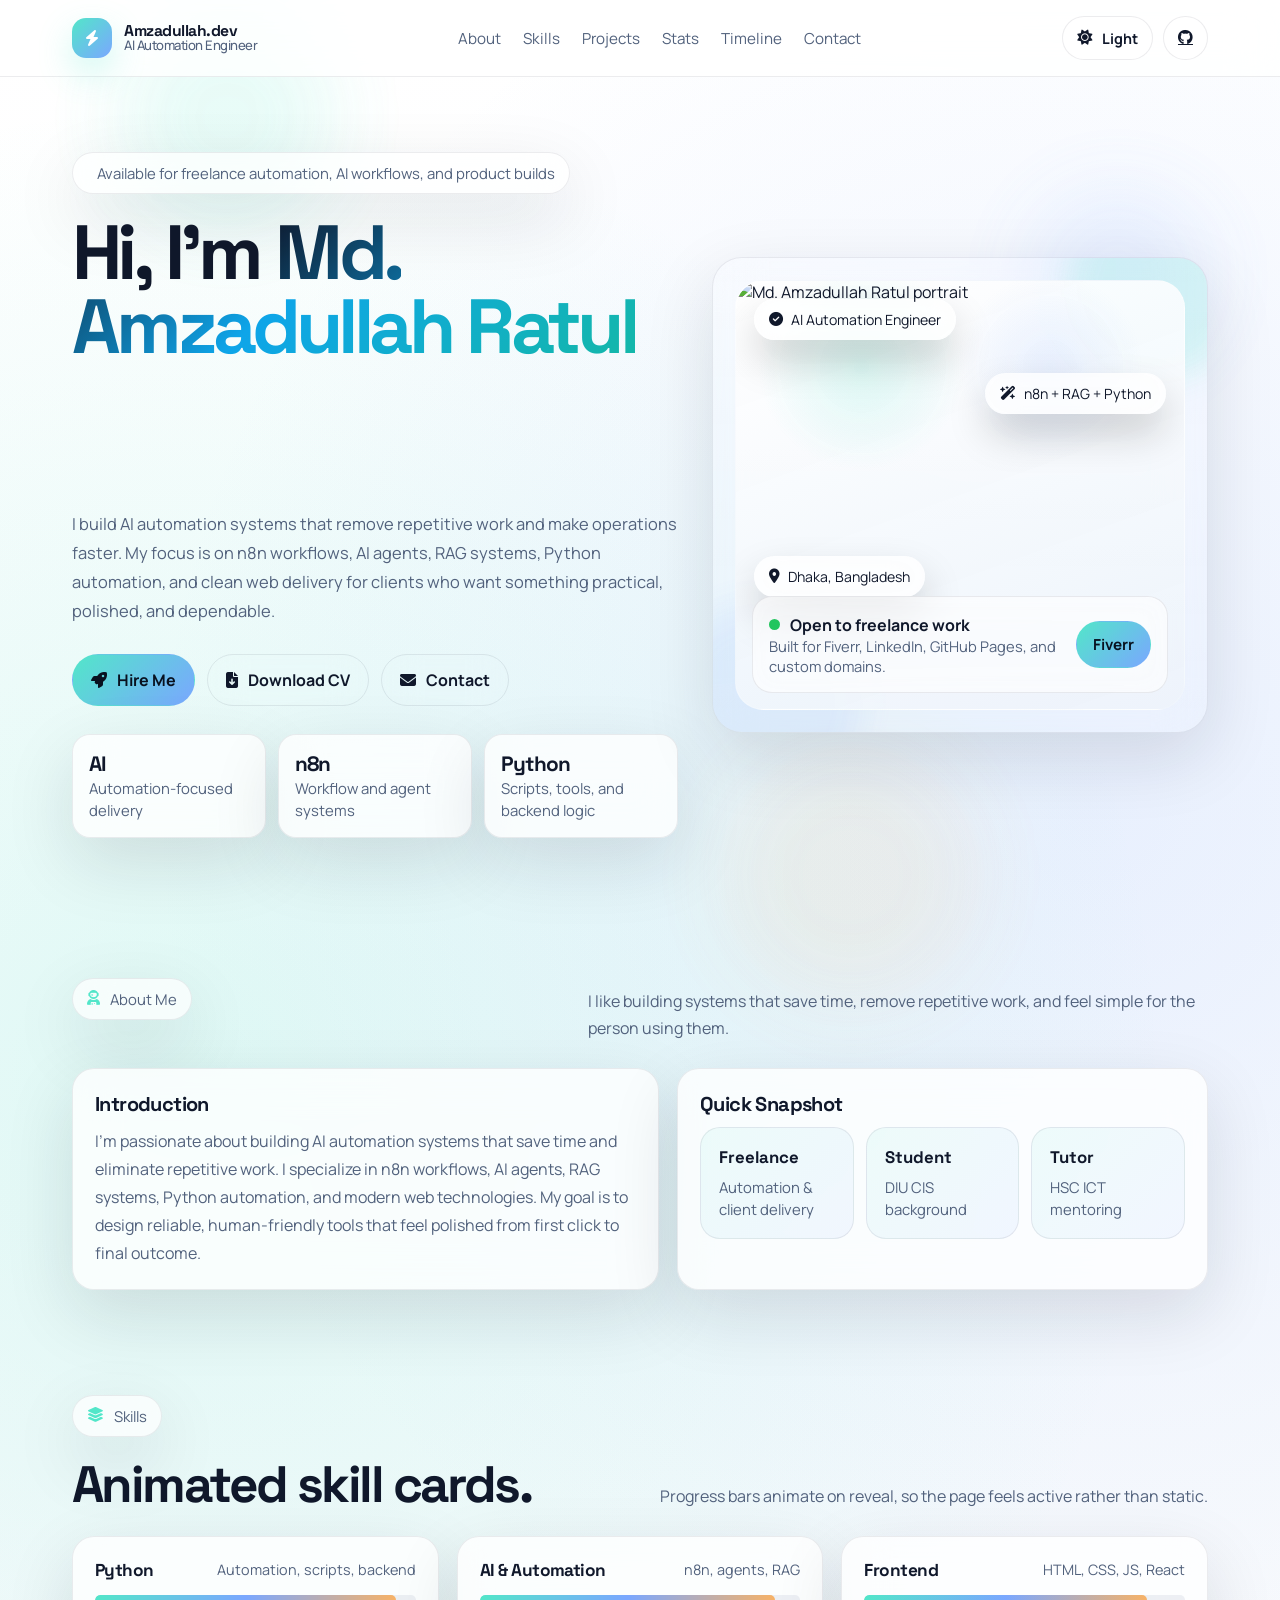
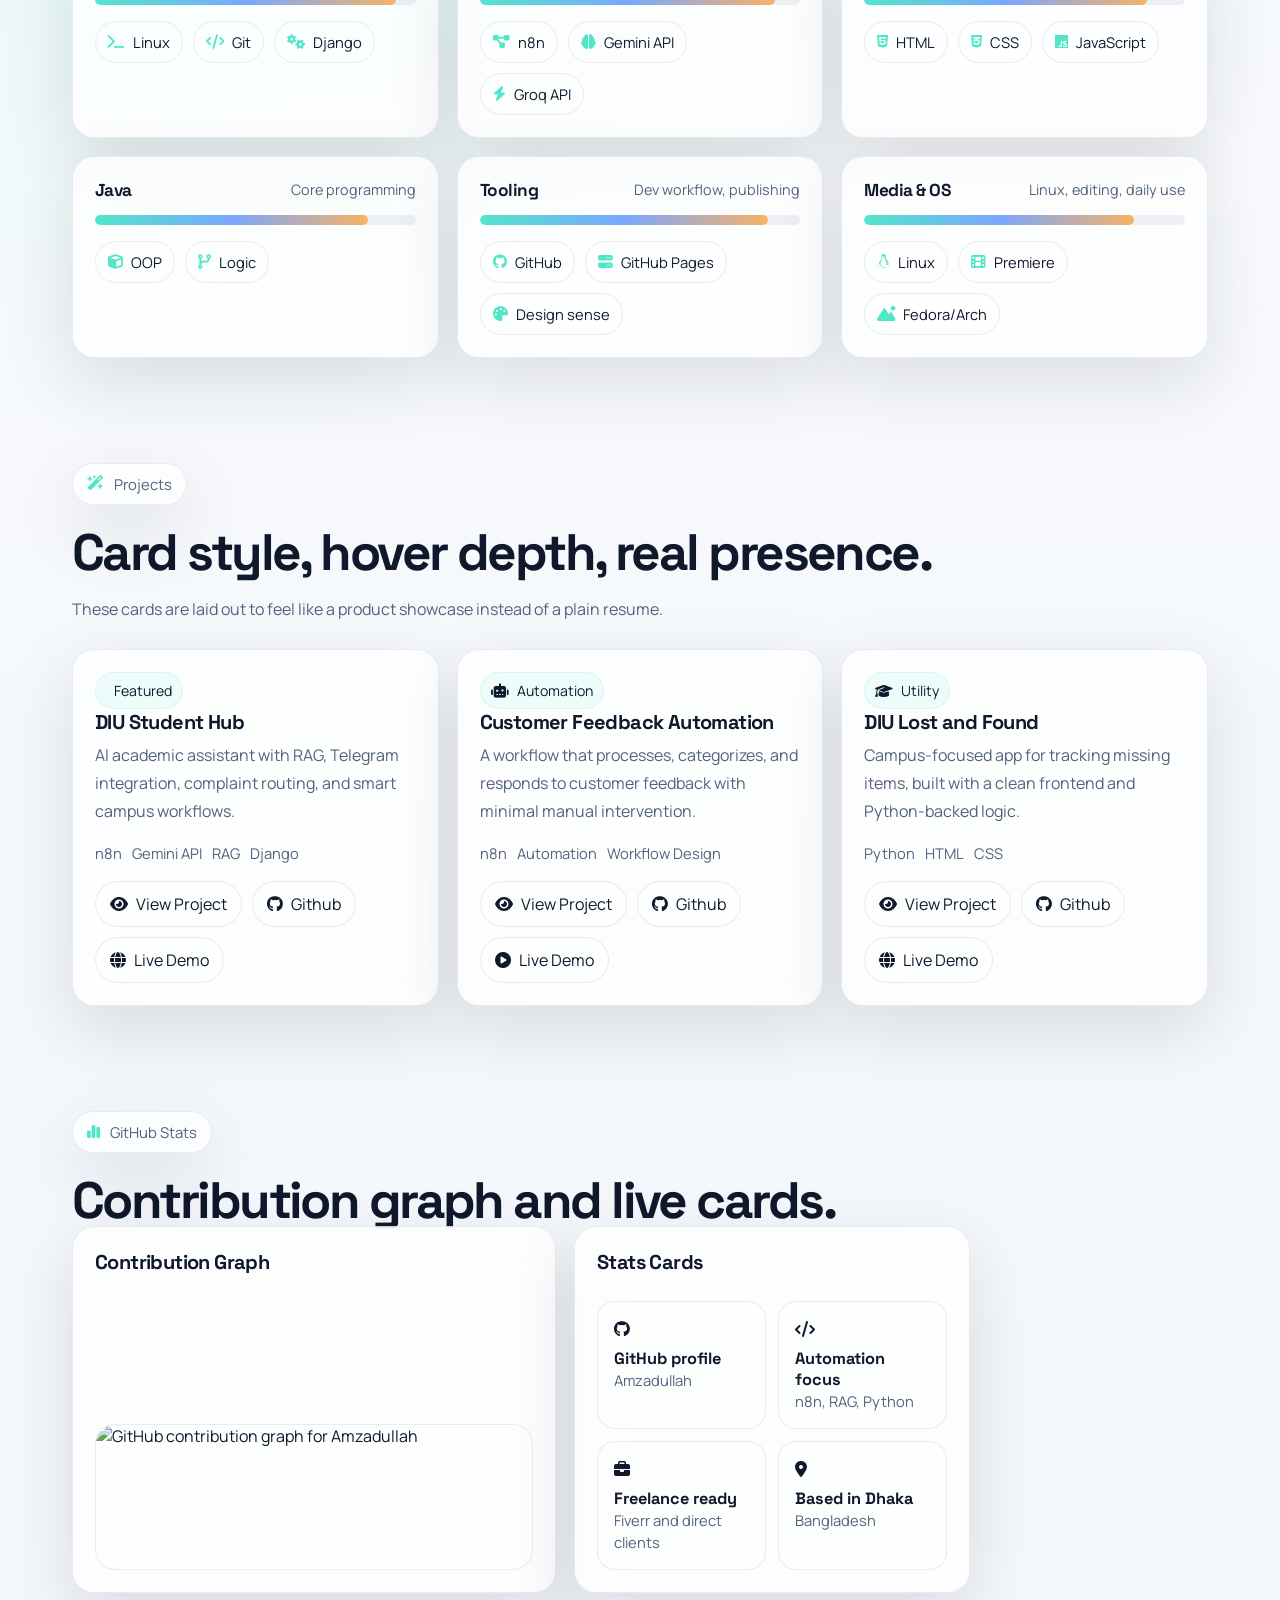
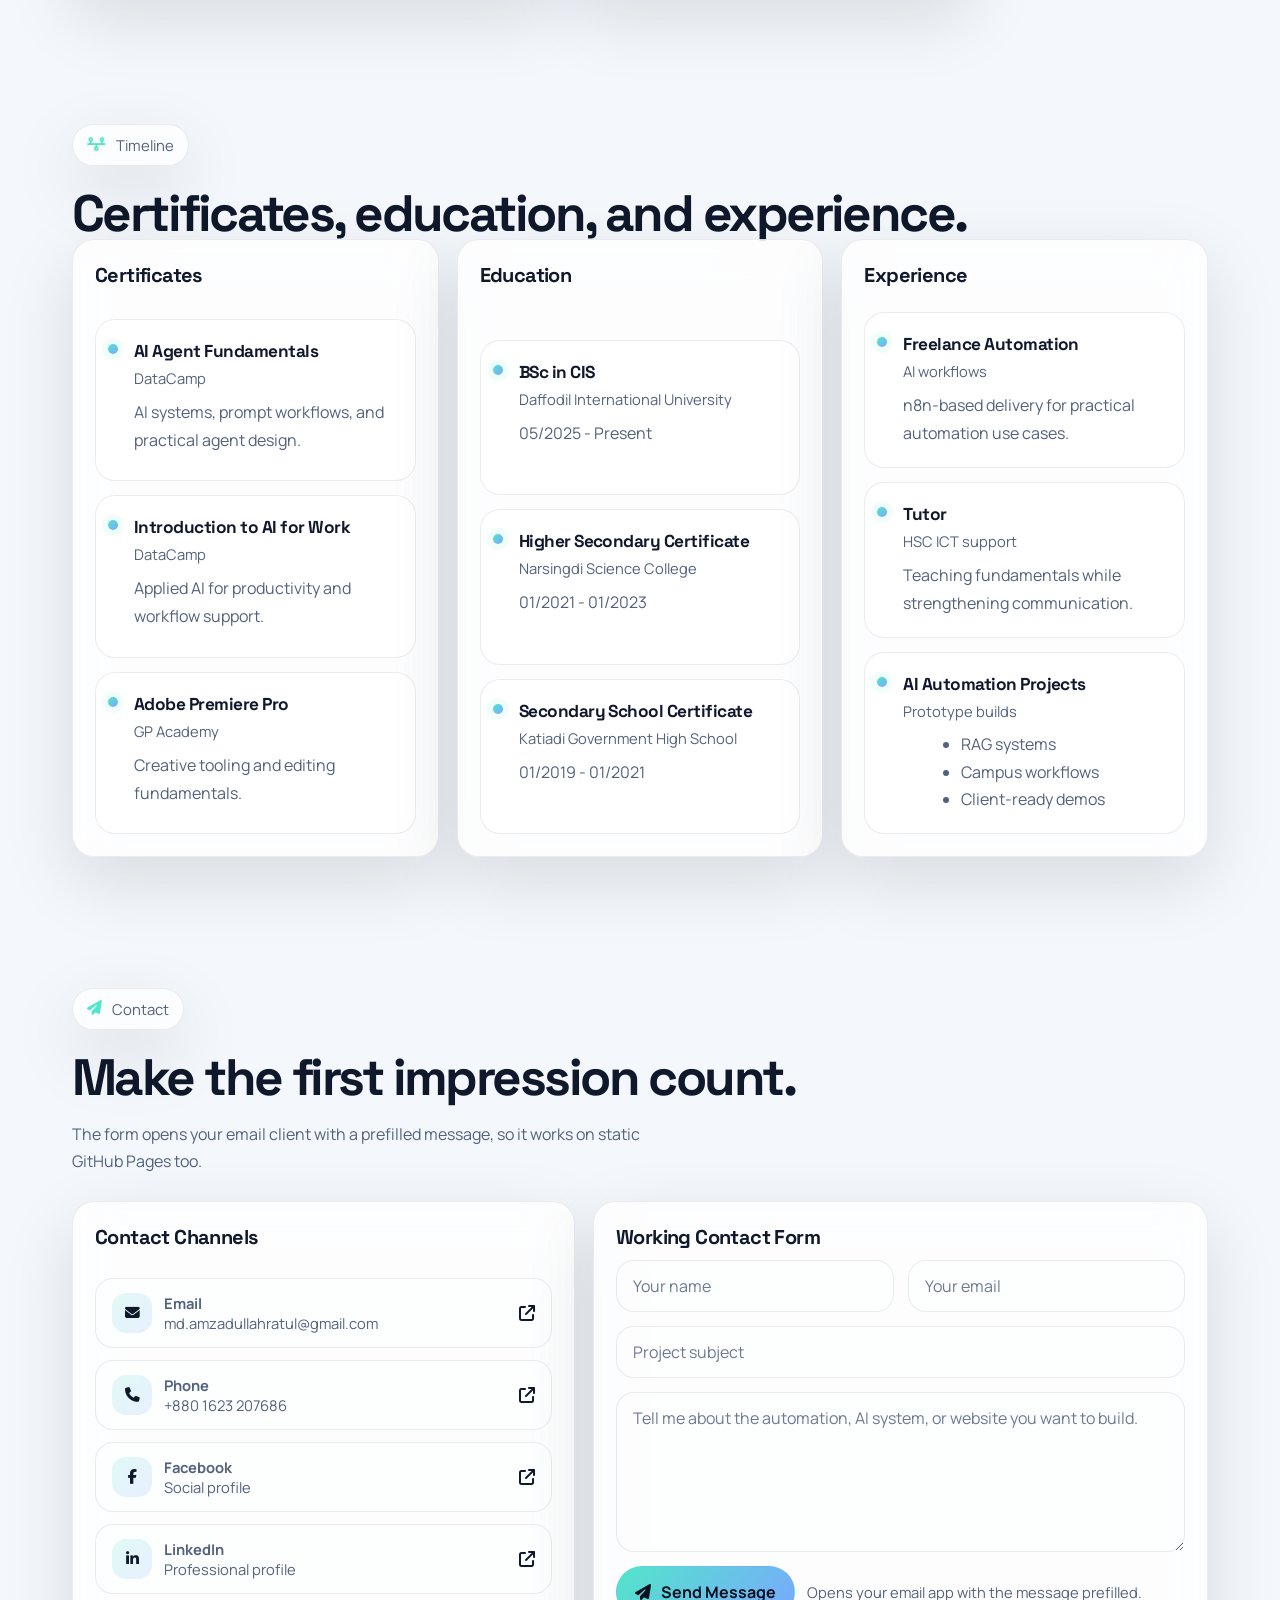
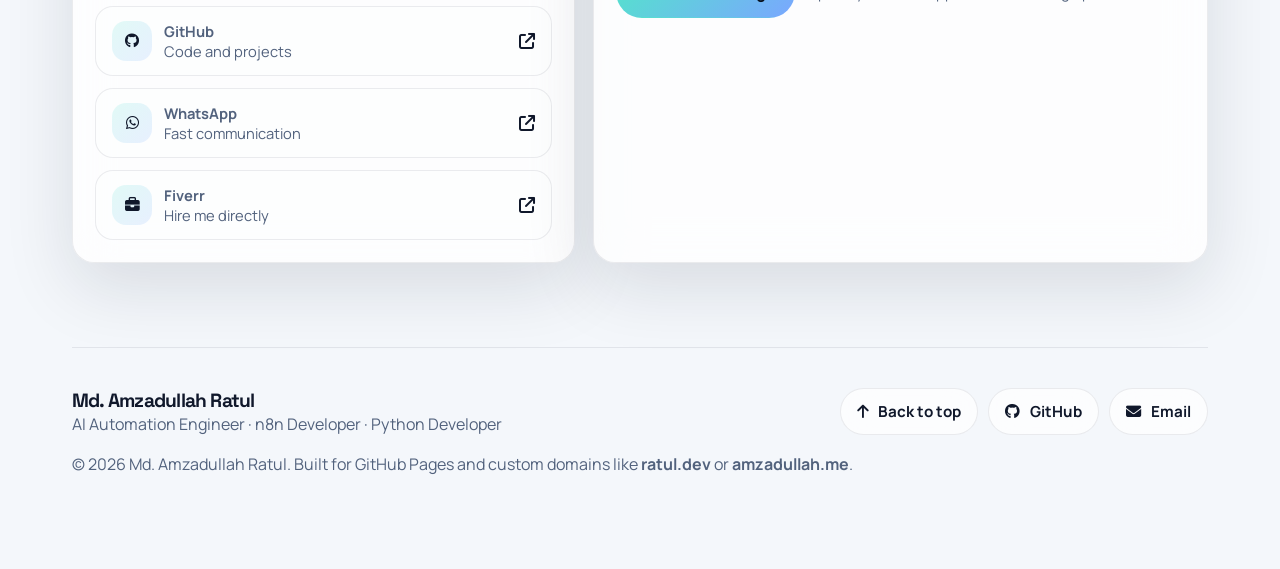
==== commit d20a9d76: "Remove unnecessary text from index.html Removed loading message and various section descriptions to " ====
--- a/index.html
+++ b/index.html
@@ -887,7 +887,7 @@
   <div class="page-loader" id="pageLoader" aria-hidden="true">
     <div class="loader-card">
       <div class="loader-orb"></div>
-      <p>Loading premium portfolio...</p>
+     
     </div>
   </div>
 
@@ -997,7 +997,6 @@
       <div class="section-head reveal" data-aos="fade-up">
         <div>
           <p class="eyebrow"><i class="fa-solid fa-user-astronaut"></i> About Me</p>
-          <h2 class="section-title">Humanized, premium, personal.</h2>
         </div>
         <p class="section-kicker">
           I like building systems that save time, remove repetitive work, and feel simple for the person using them.
@@ -1126,10 +1125,7 @@
         <div>
           <p class="eyebrow"><i class="fa-solid fa-chart-simple"></i> GitHub Stats</p>
           <h2 class="section-title">Contribution graph and live cards.</h2>
-        </div>
-        <p class="section-kicker">This section gives the portfolio a more credible, developer-first feel for recruiters and clients.</p>
-      </div>
-
+        
       <div class="glass-grid stats-grid">
         <div class="panel graph-panel reveal" data-aos="fade-up">
           <h3>Contribution Graph</h3>
@@ -1154,9 +1150,6 @@
         <div>
           <p class="eyebrow"><i class="fa-solid fa-timeline"></i> Timeline</p>
           <h2 class="section-title">Certificates, education, and experience.</h2>
-        </div>
-        <p class="section-kicker">A clean timeline keeps the page structured while still feeling modern and premium.</p>
-      </div>
 
       <div class="glass-grid timeline-grid">
         <div class="panel timeline reveal" data-aos="fade-up">
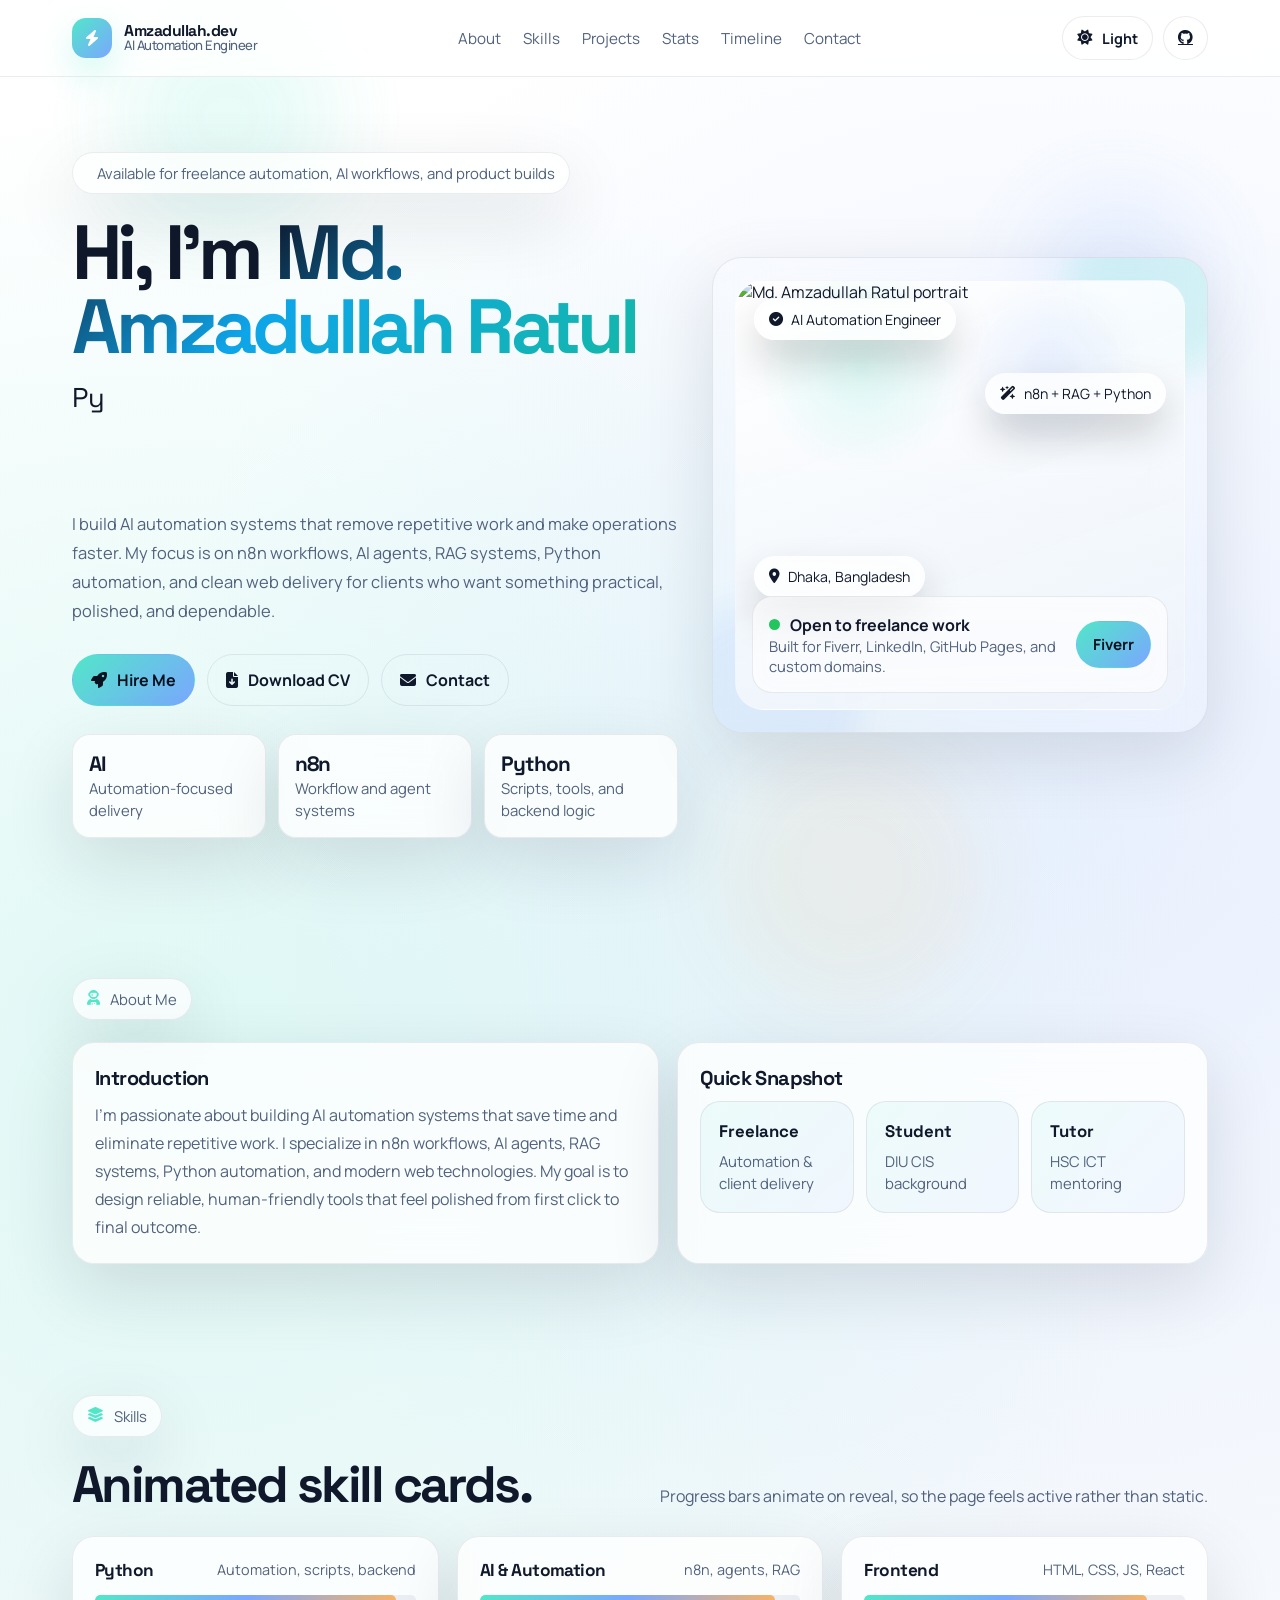
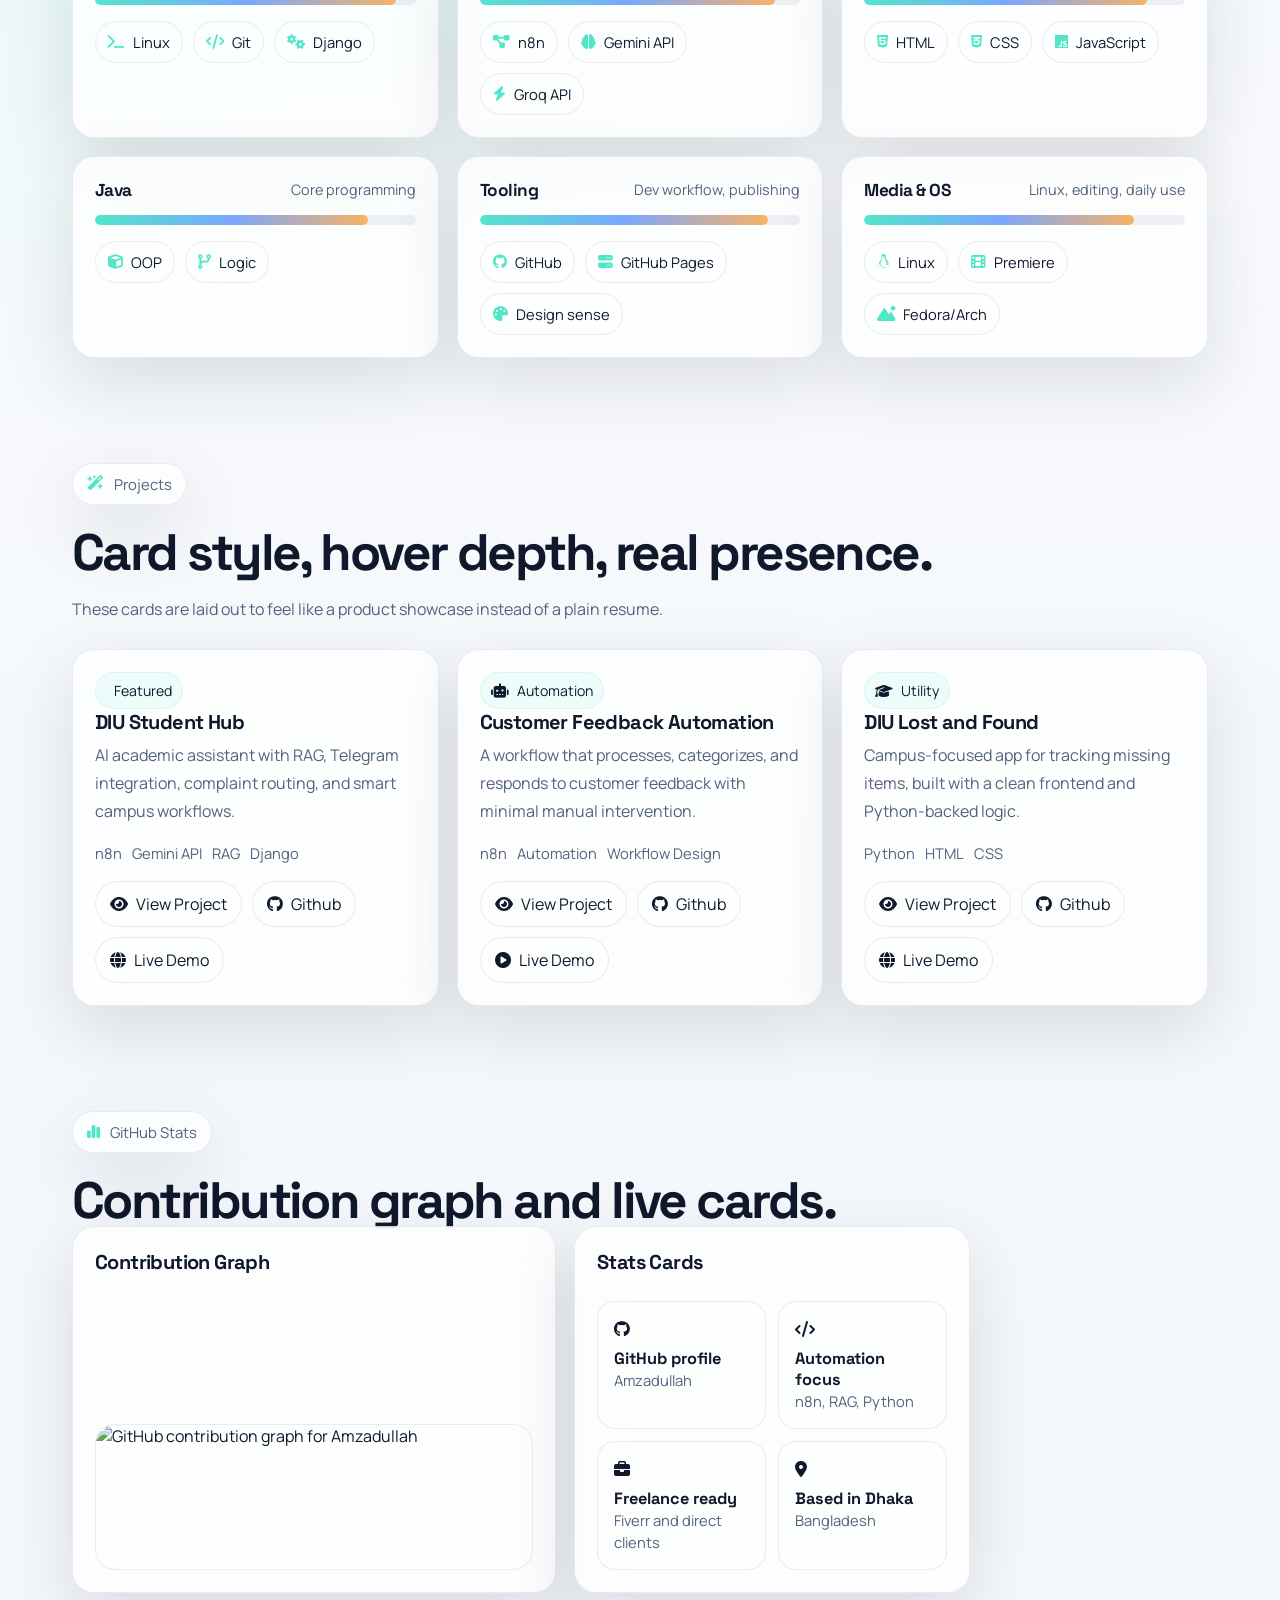
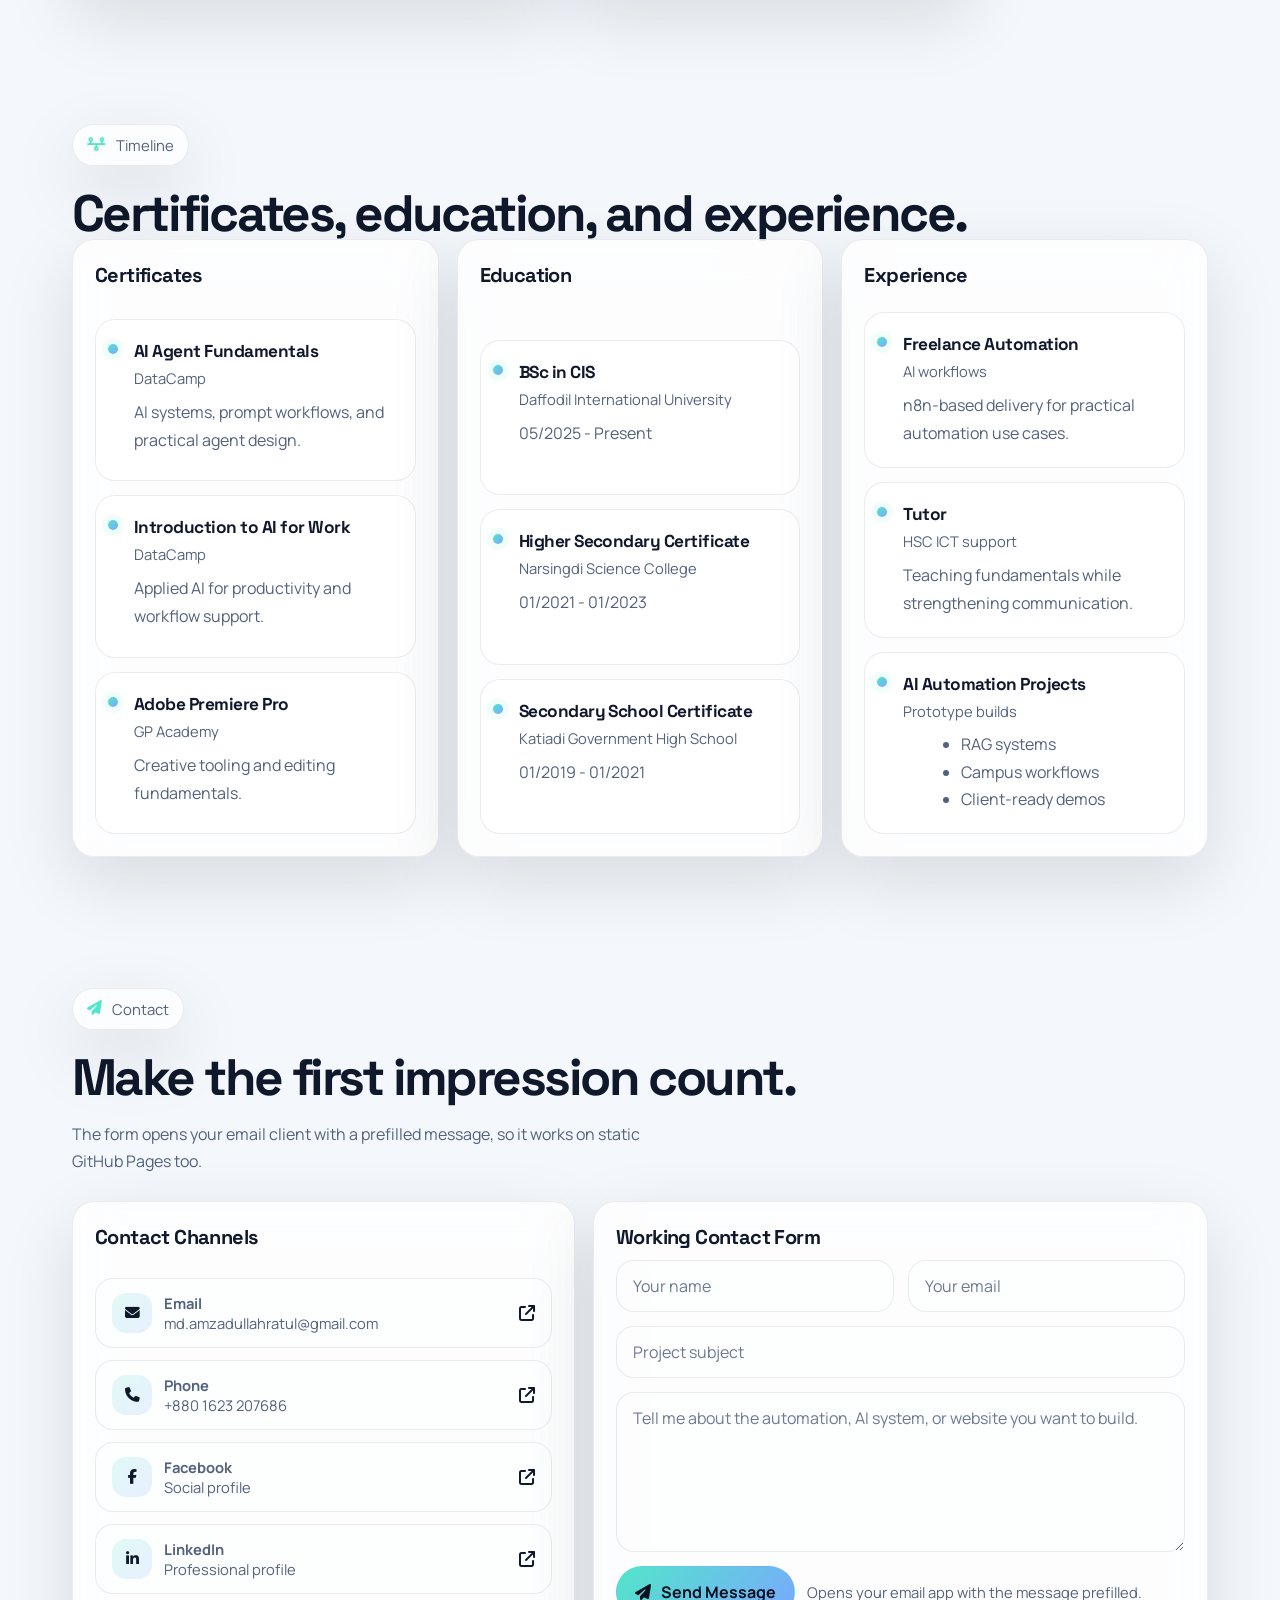
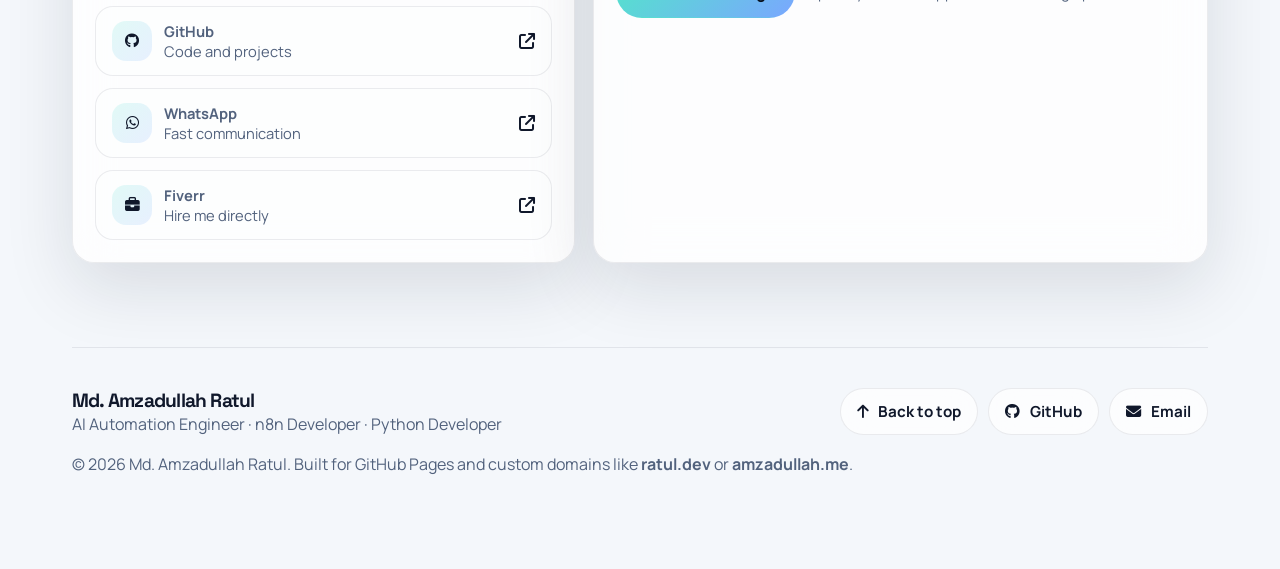
==== commit 3eaadc29: "Remove personal description from about section Removed personal description from the about section." ====
--- a/index.html
+++ b/index.html
@@ -997,12 +997,6 @@
       <div class="section-head reveal" data-aos="fade-up">
         <div>
           <p class="eyebrow"><i class="fa-solid fa-user-astronaut"></i> About Me</p>
-        </div>
-        <p class="section-kicker">
-          I like building systems that save time, remove repetitive work, and feel simple for the person using them.
-        </p>
-      </div>
-
       <div class="glass-grid about-grid">
         <div class="panel reveal" data-aos="fade-up">
           <h3>Introduction</h3>
